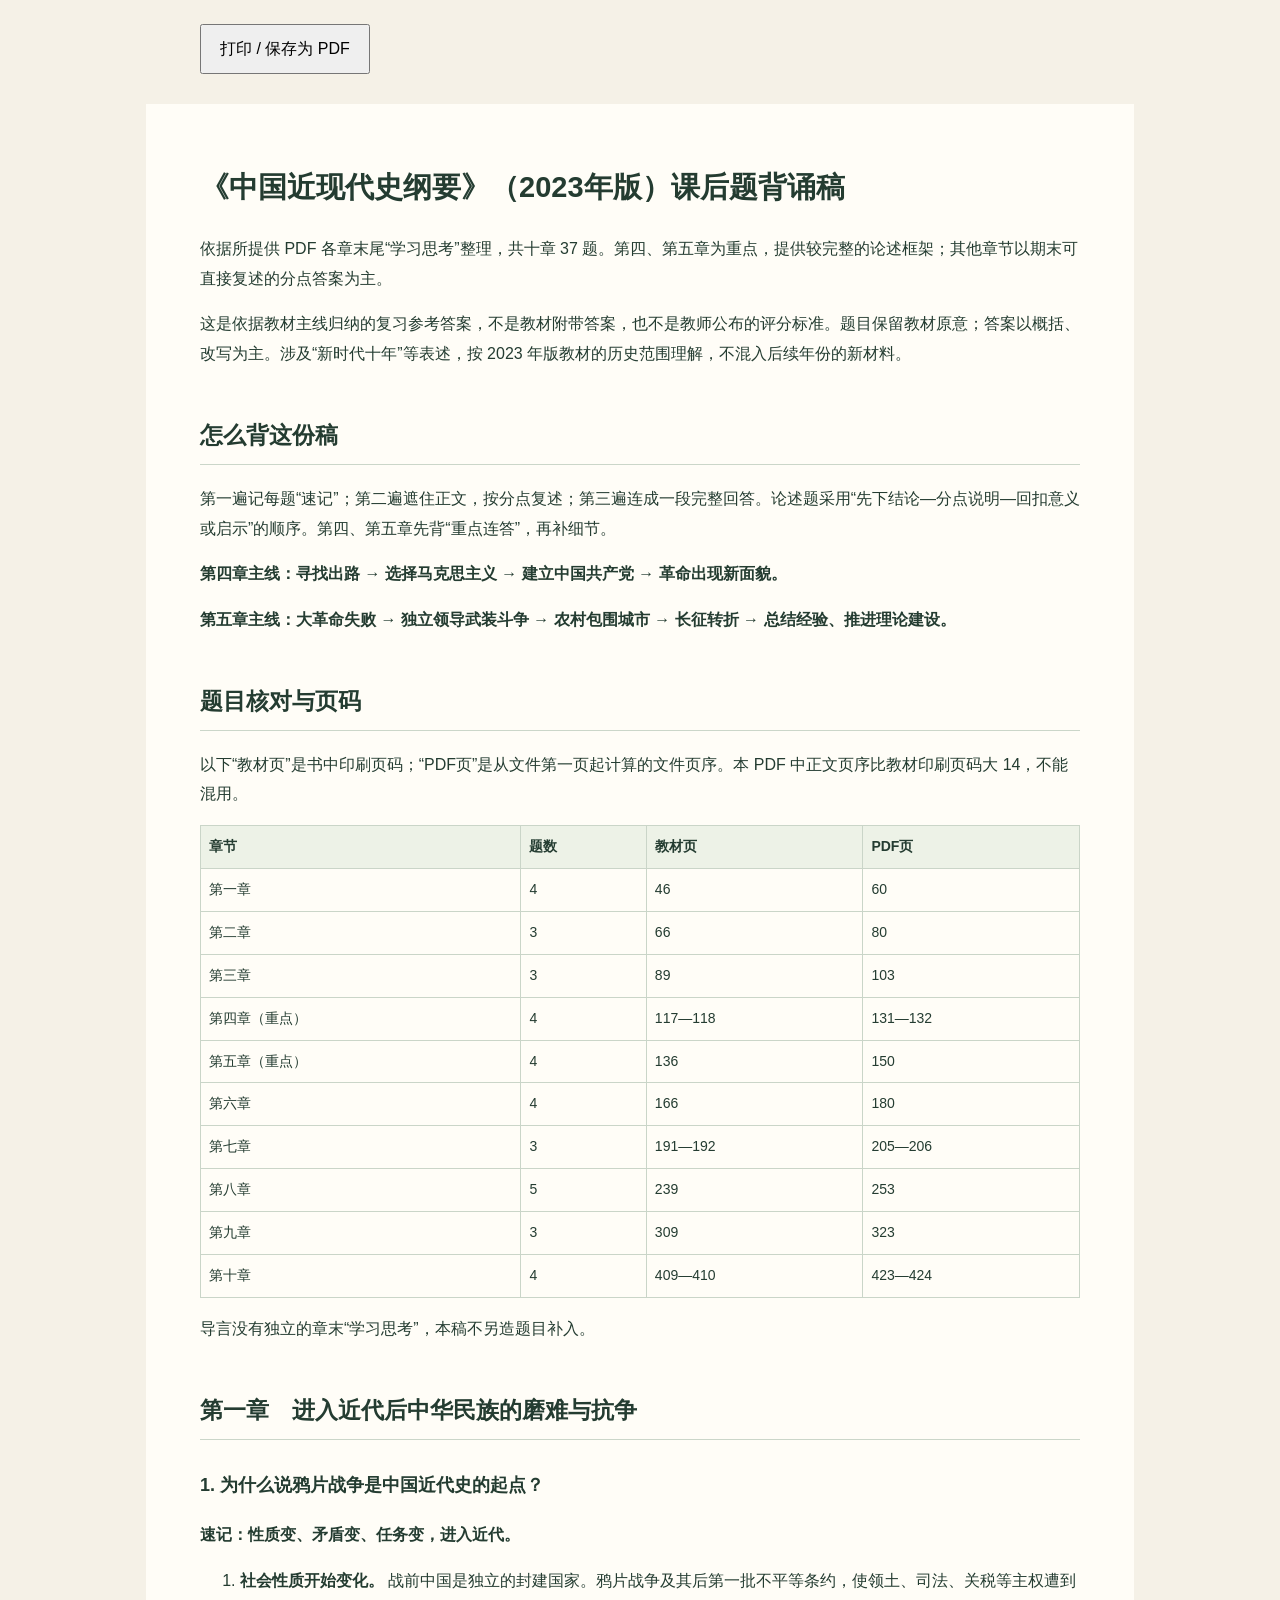
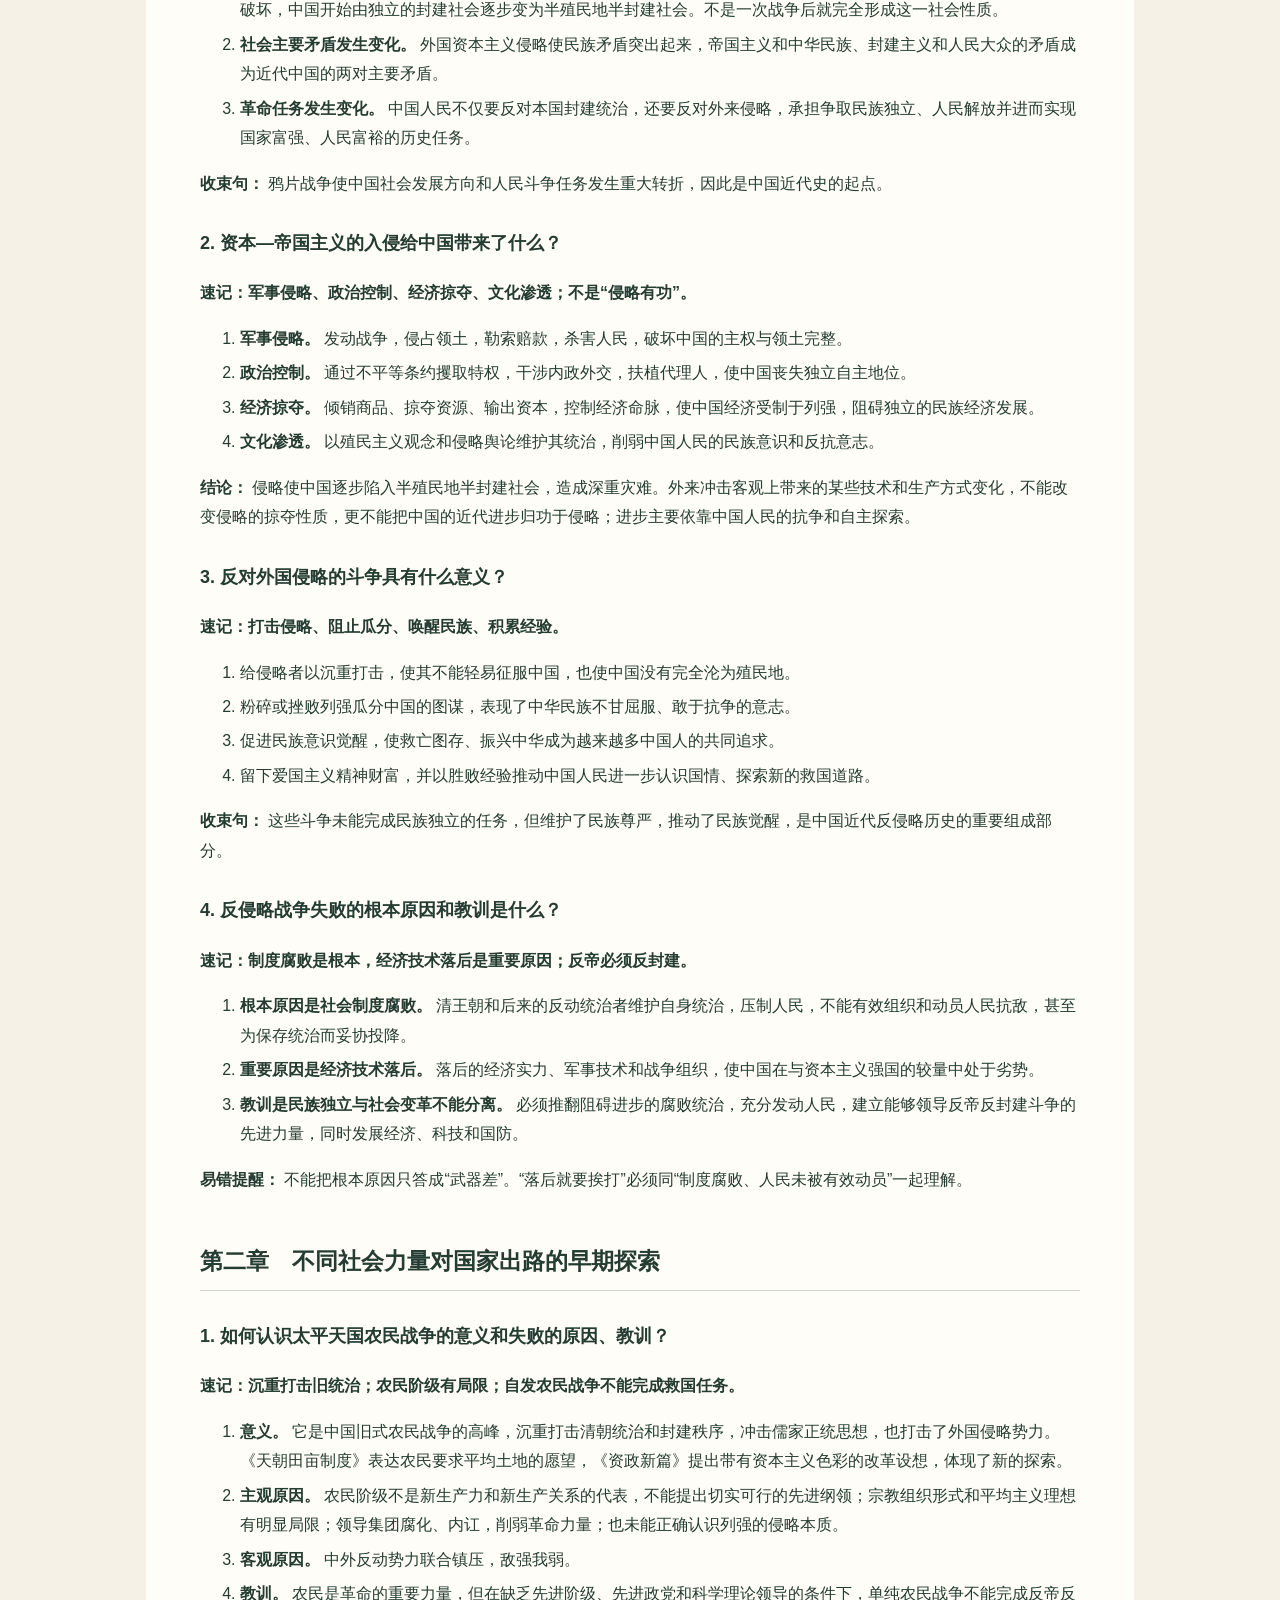
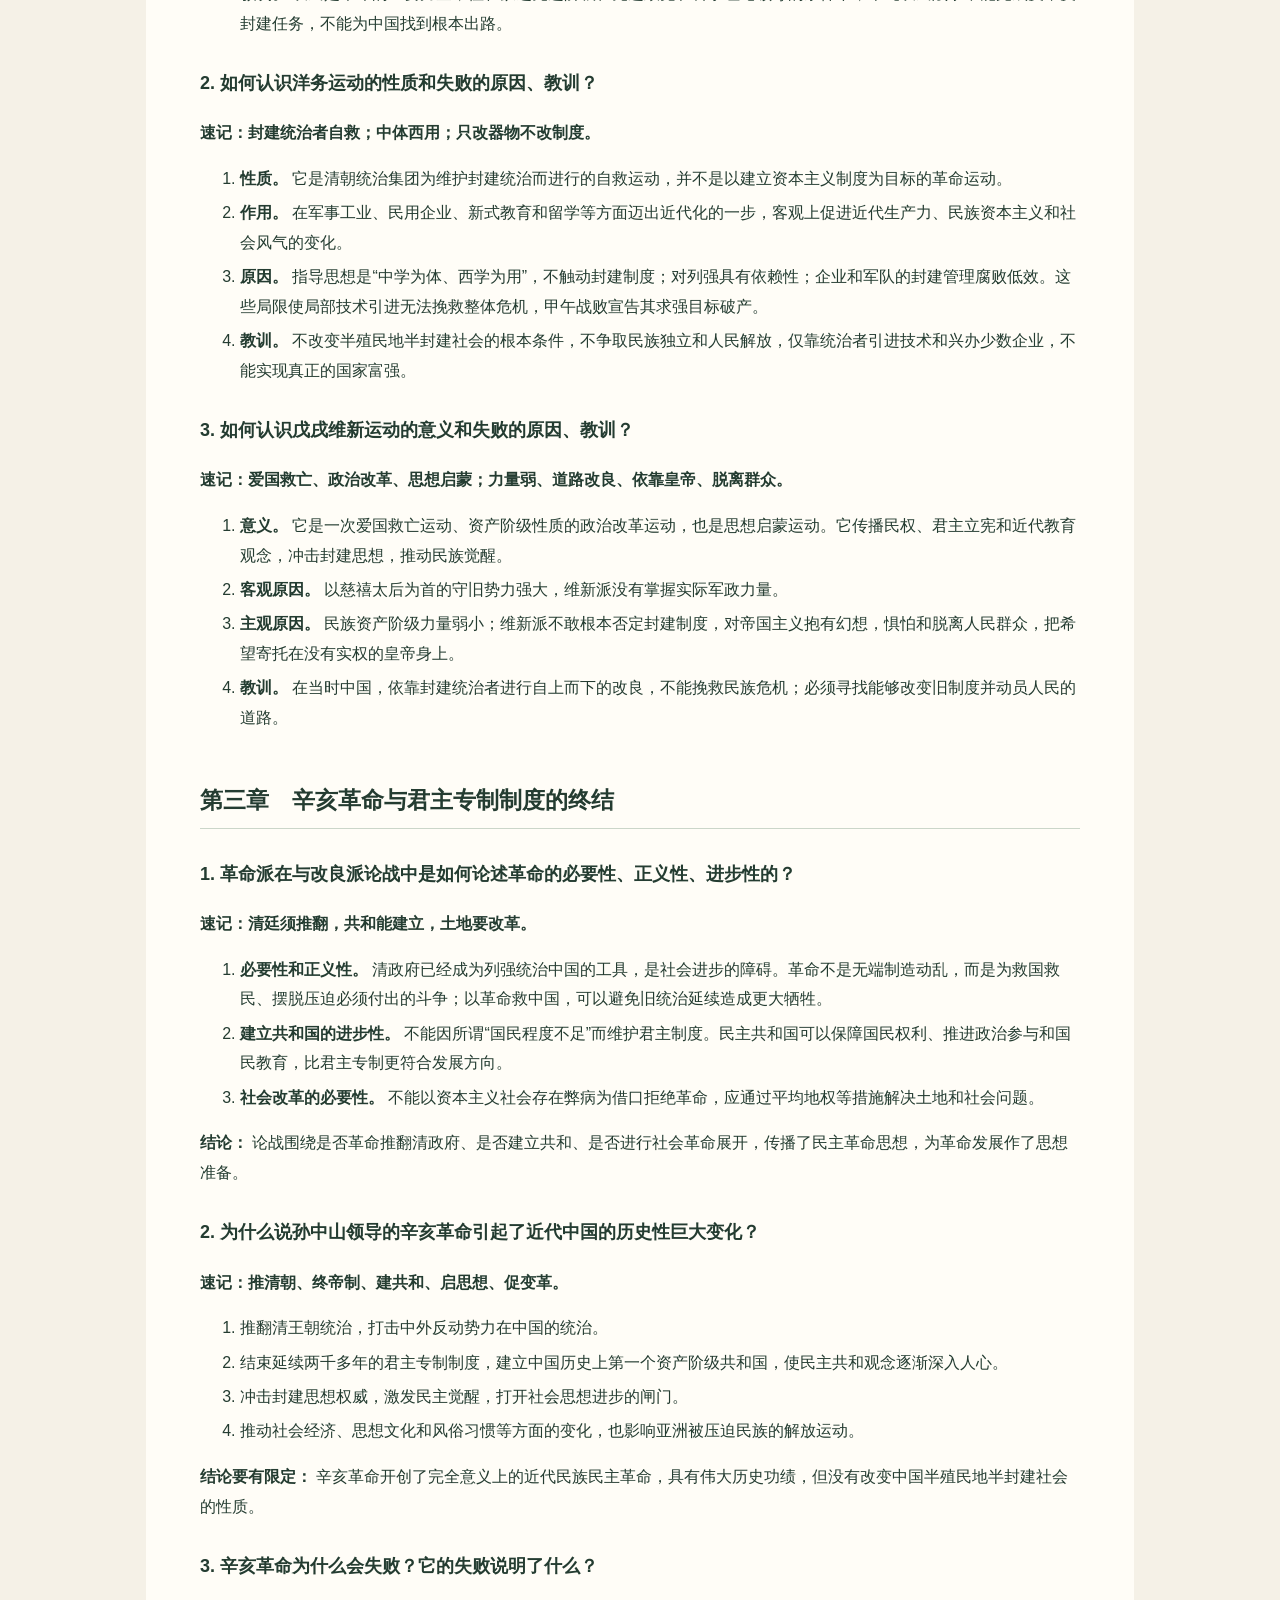
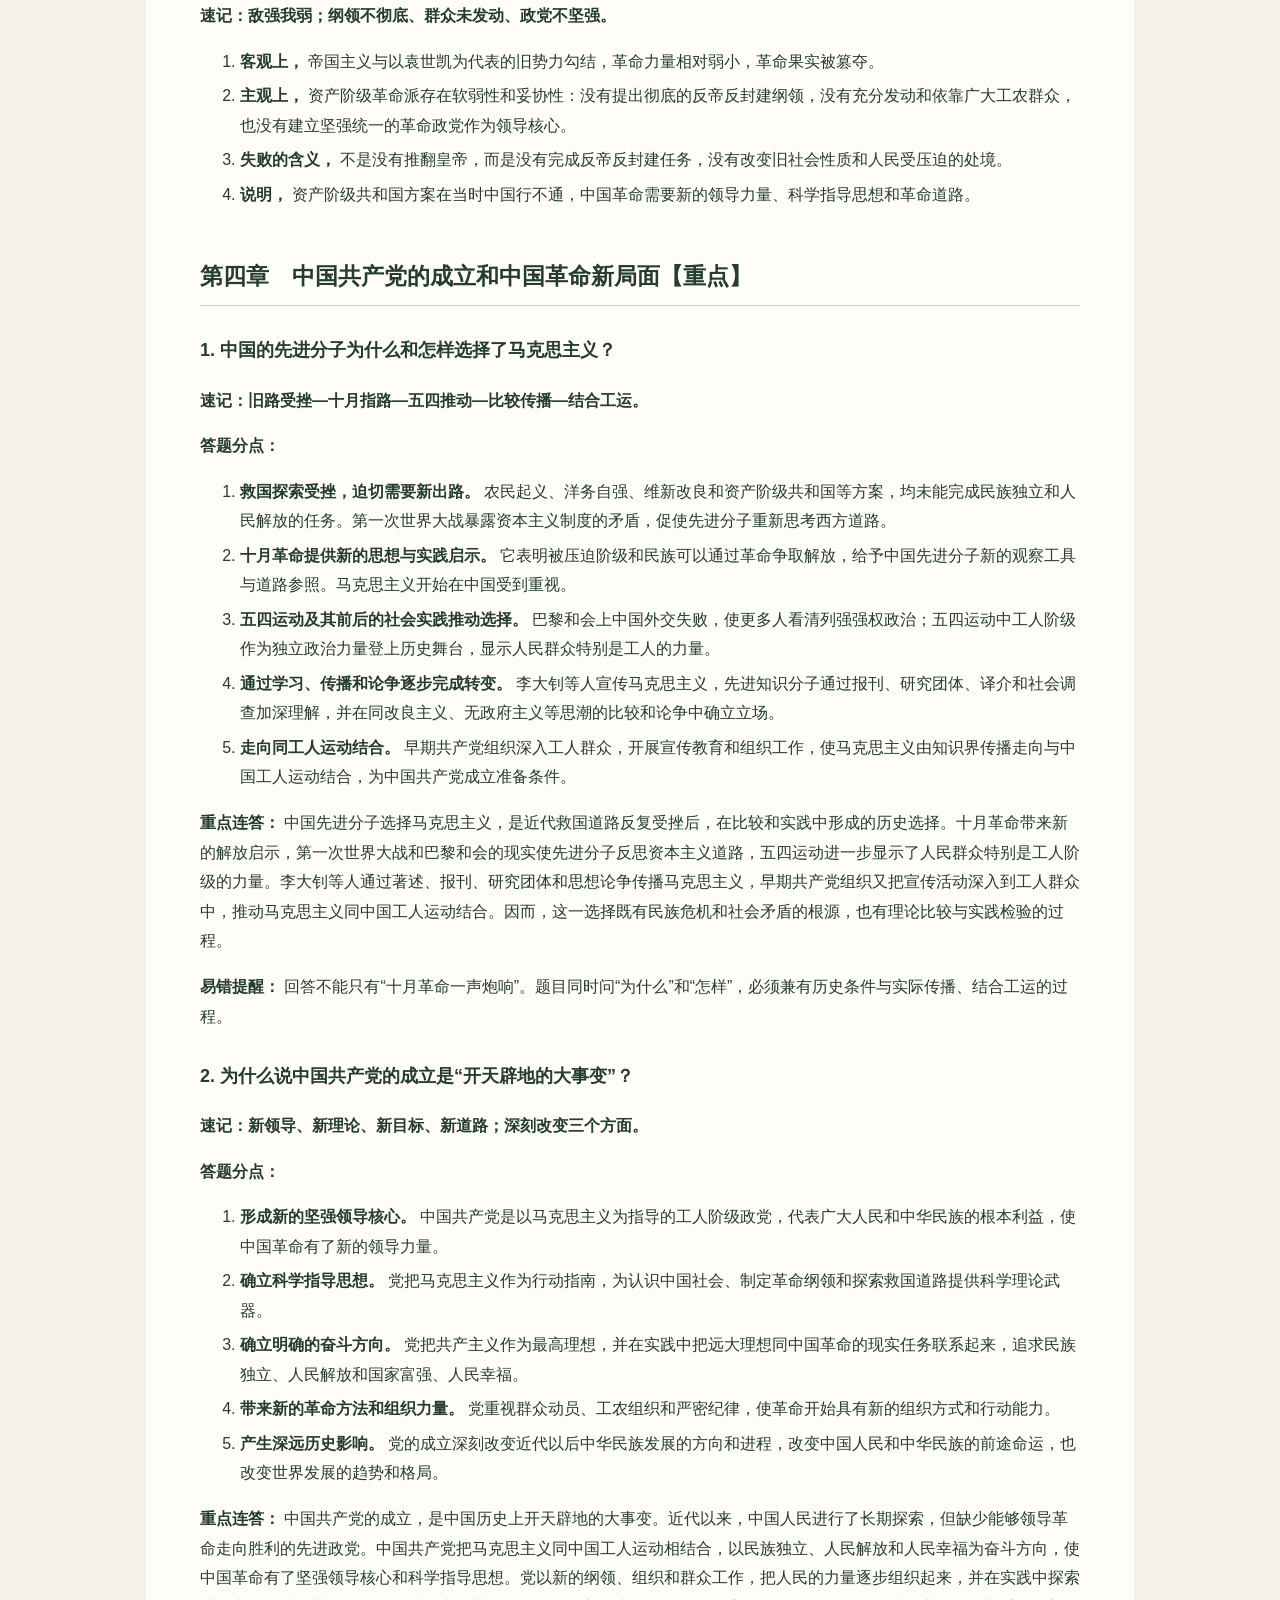
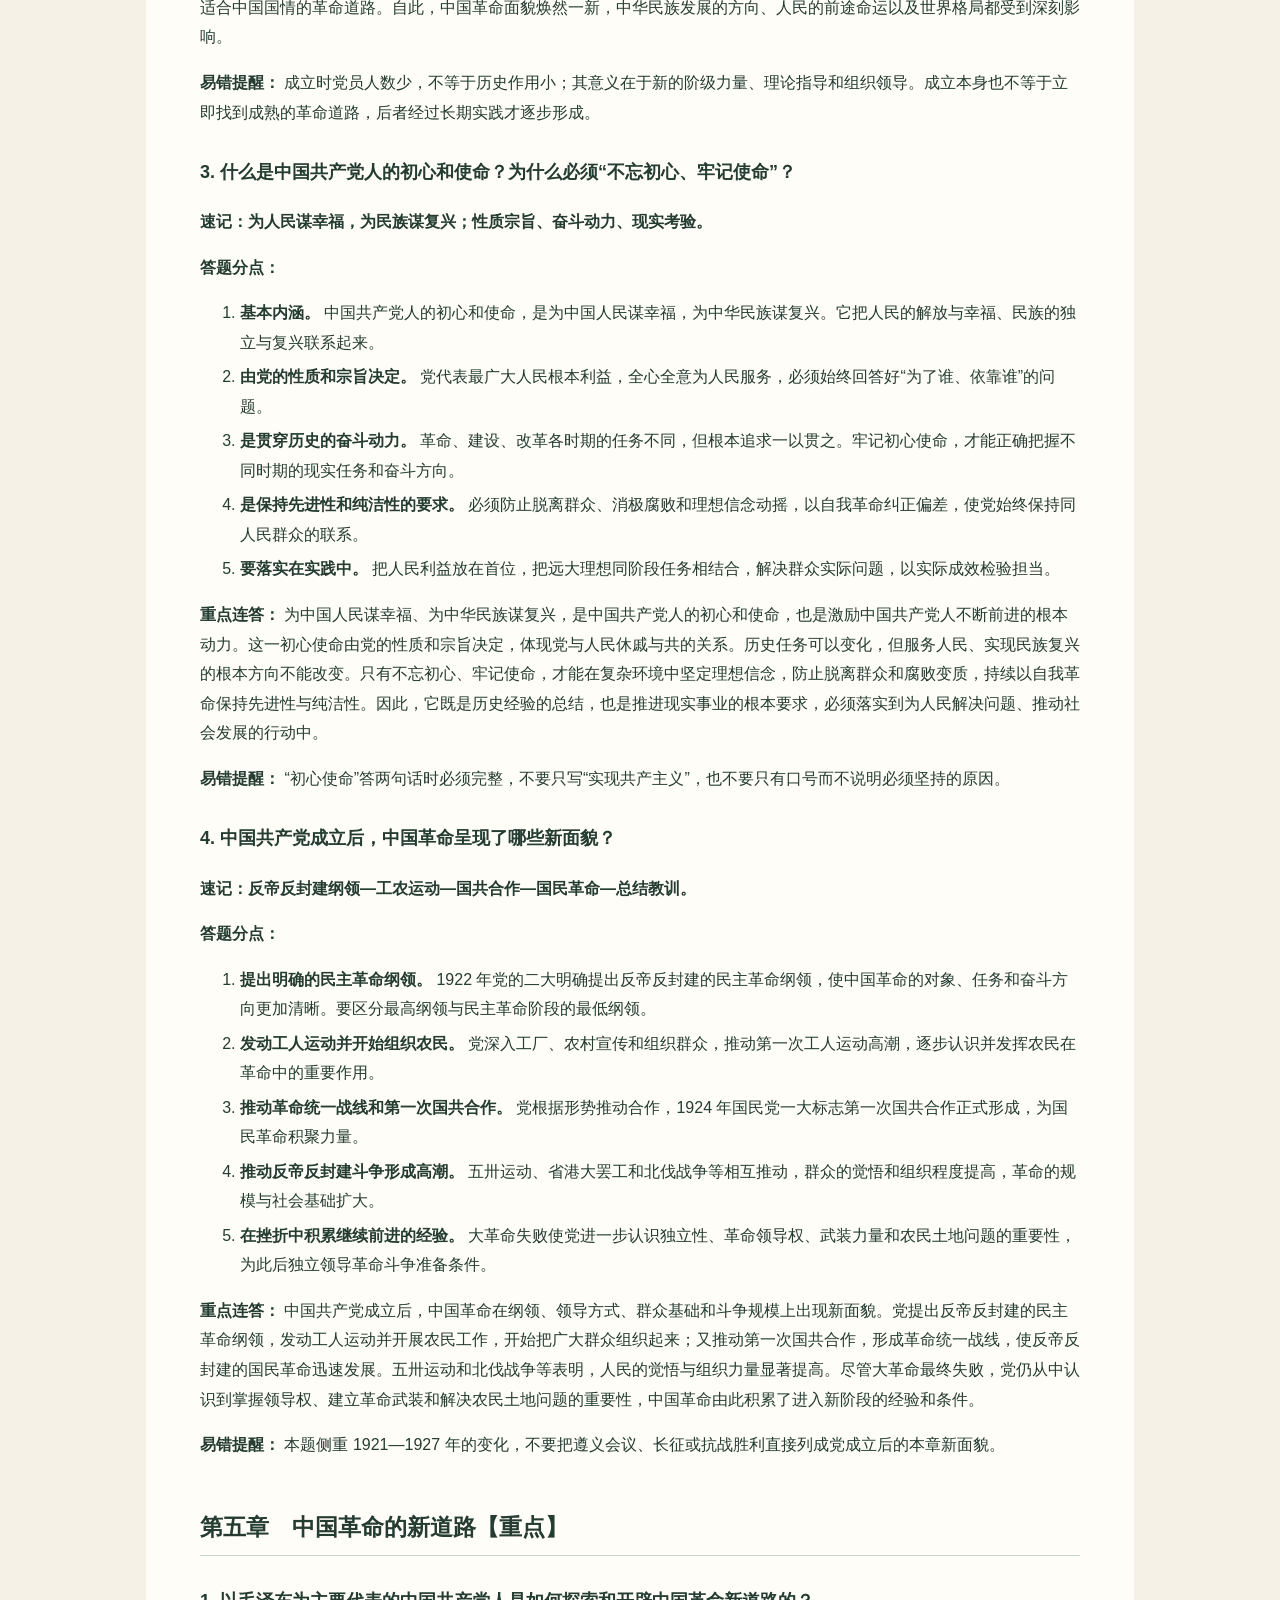
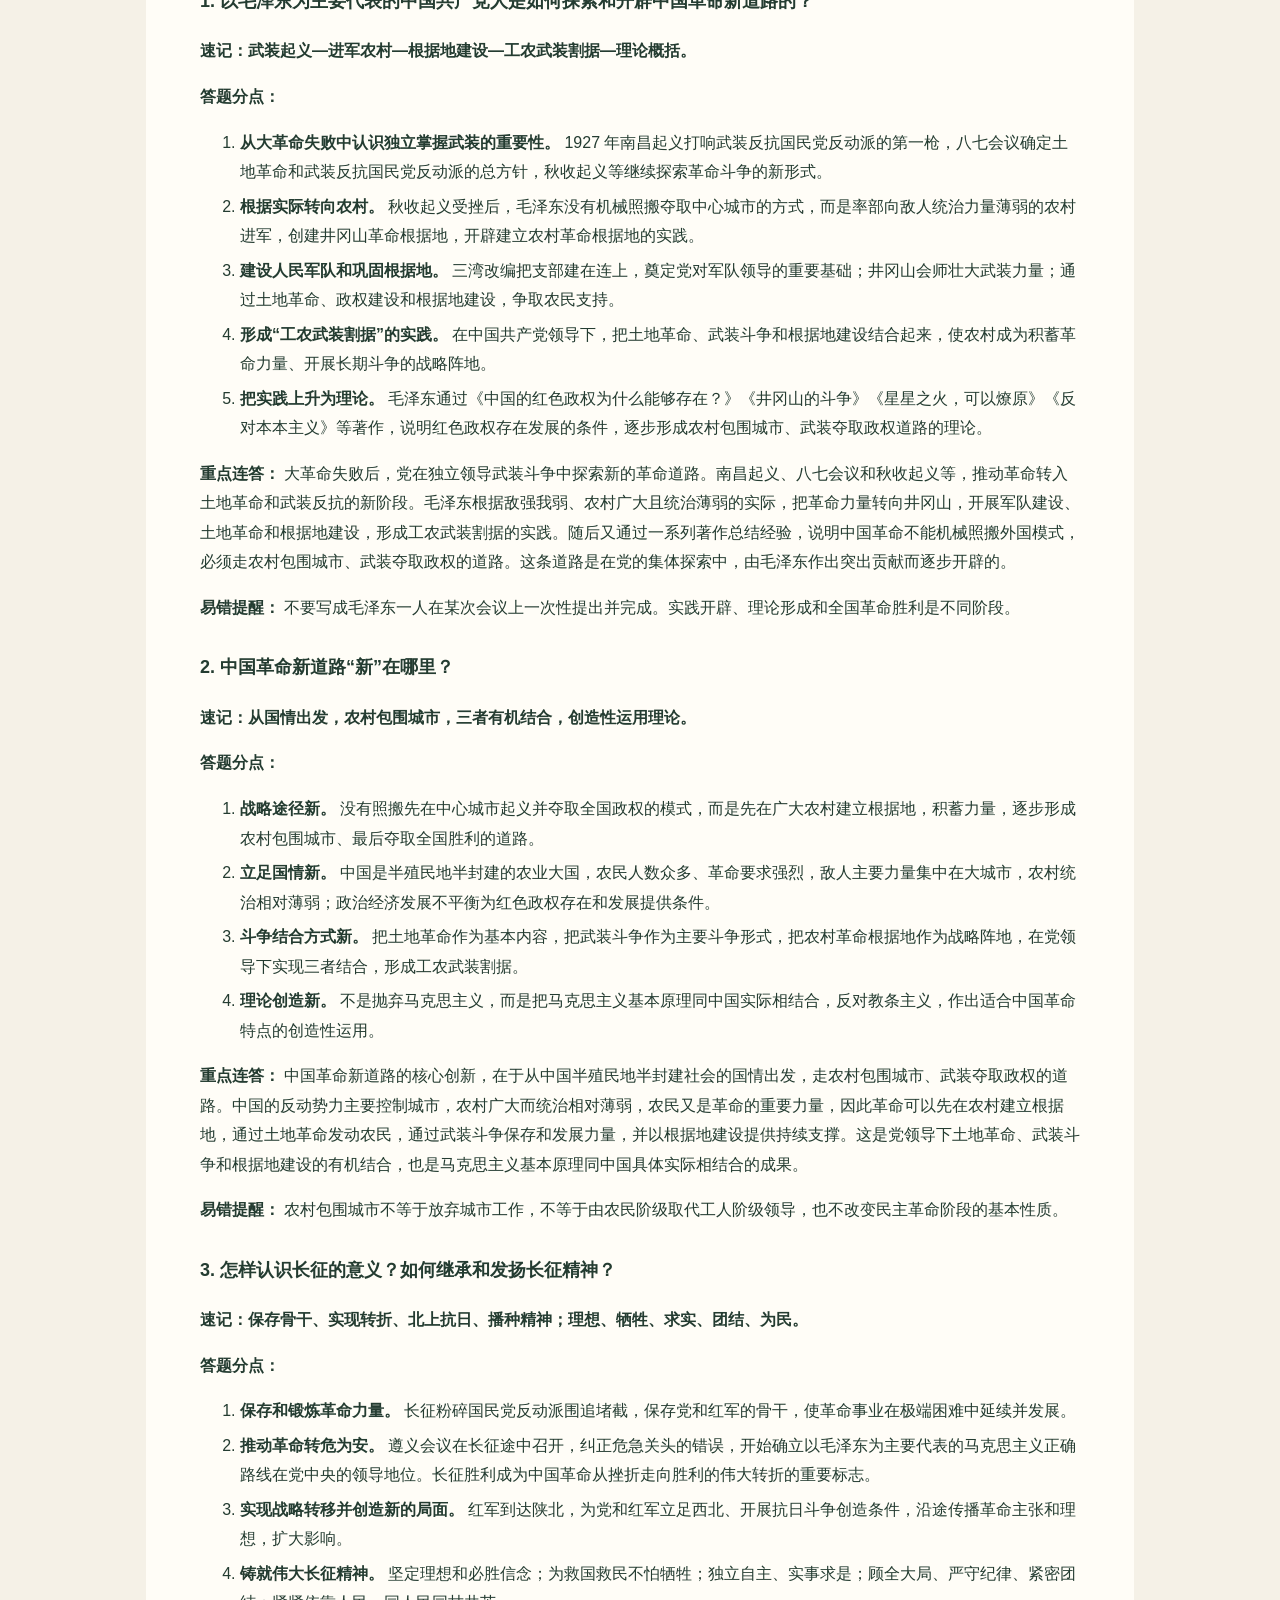
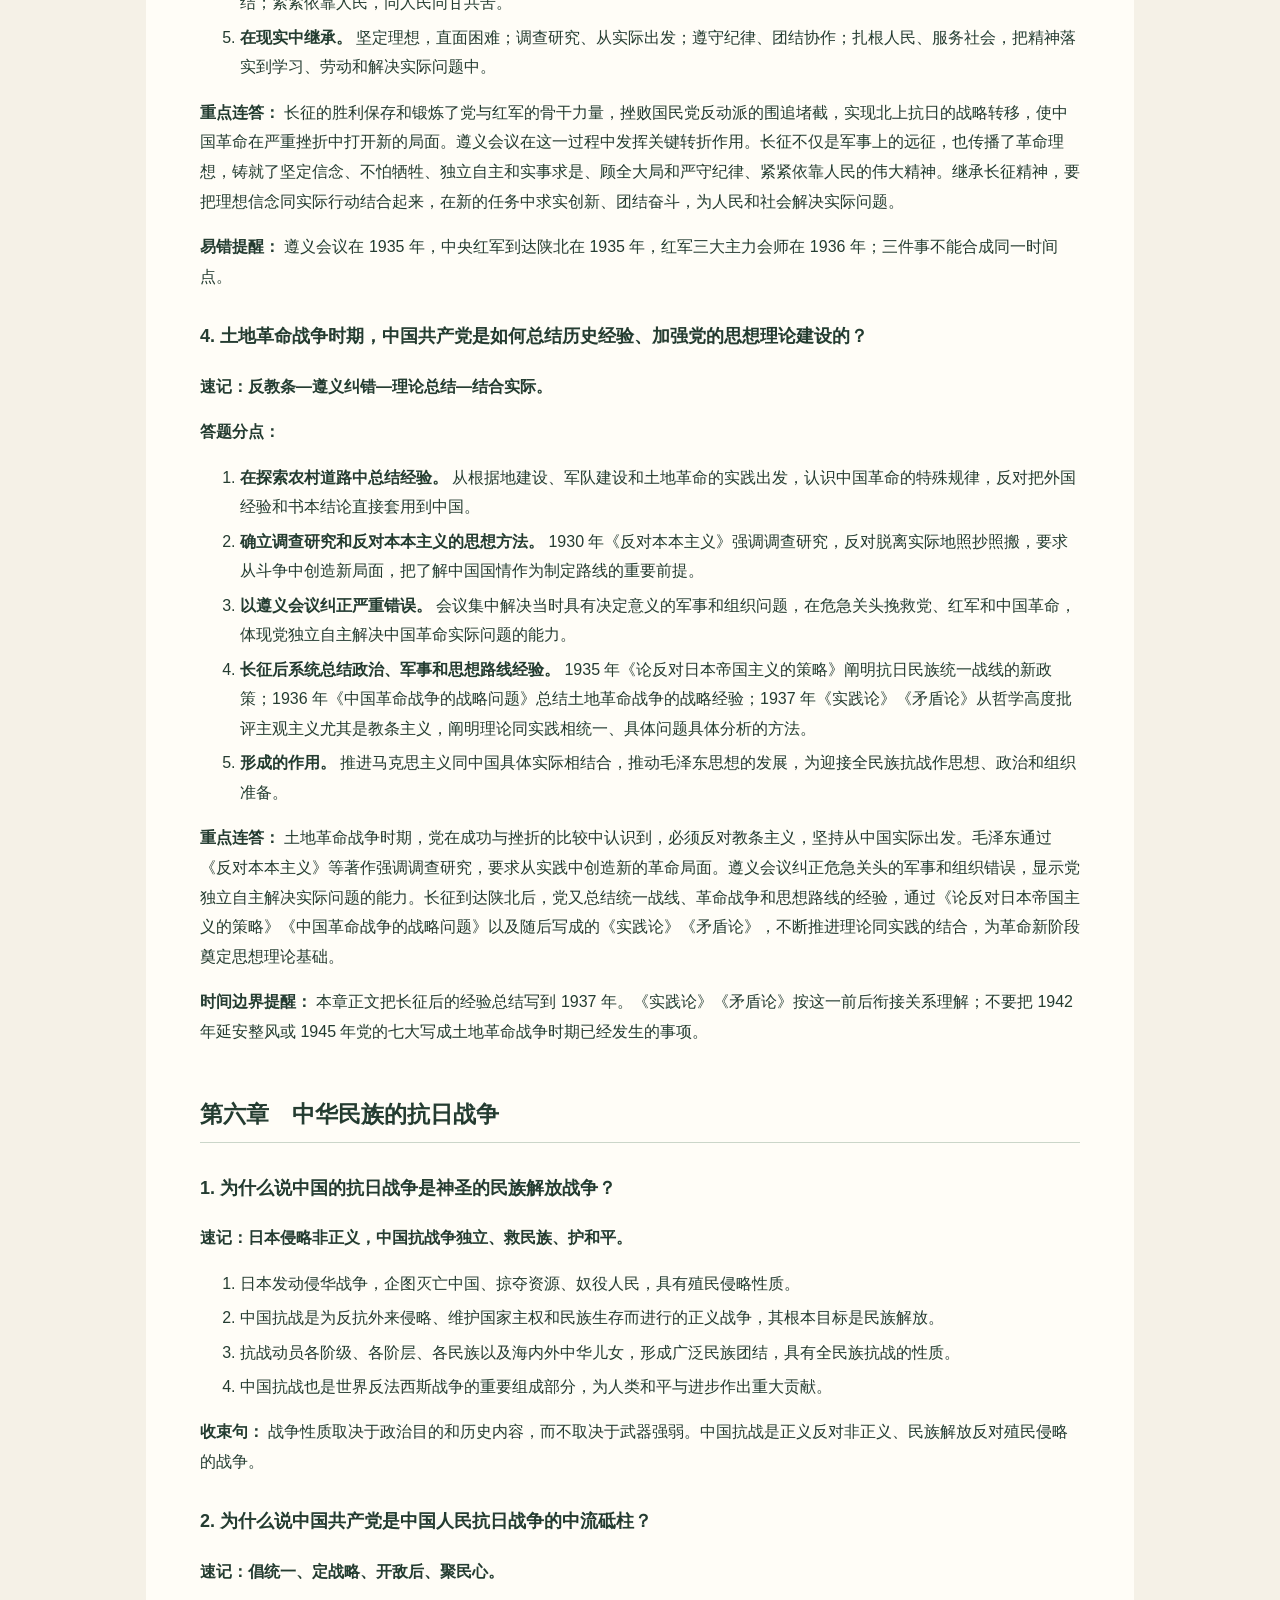
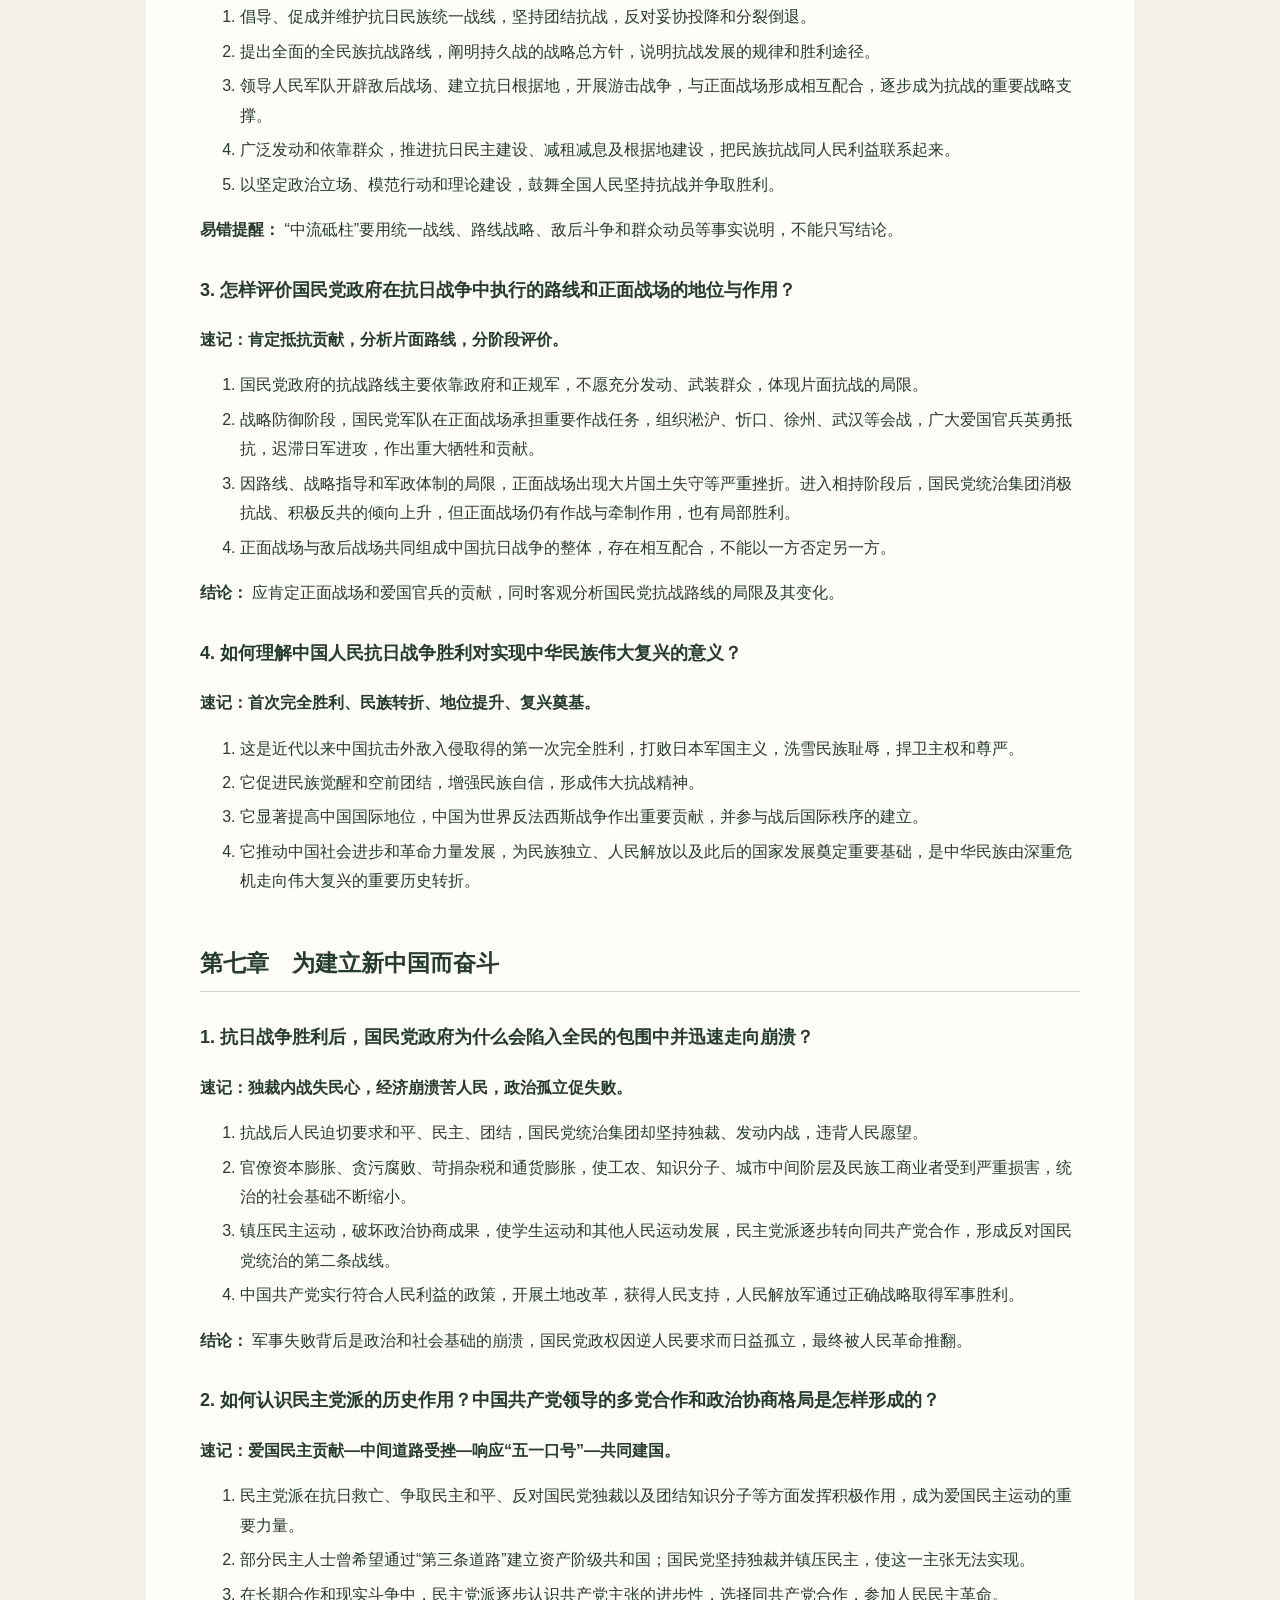
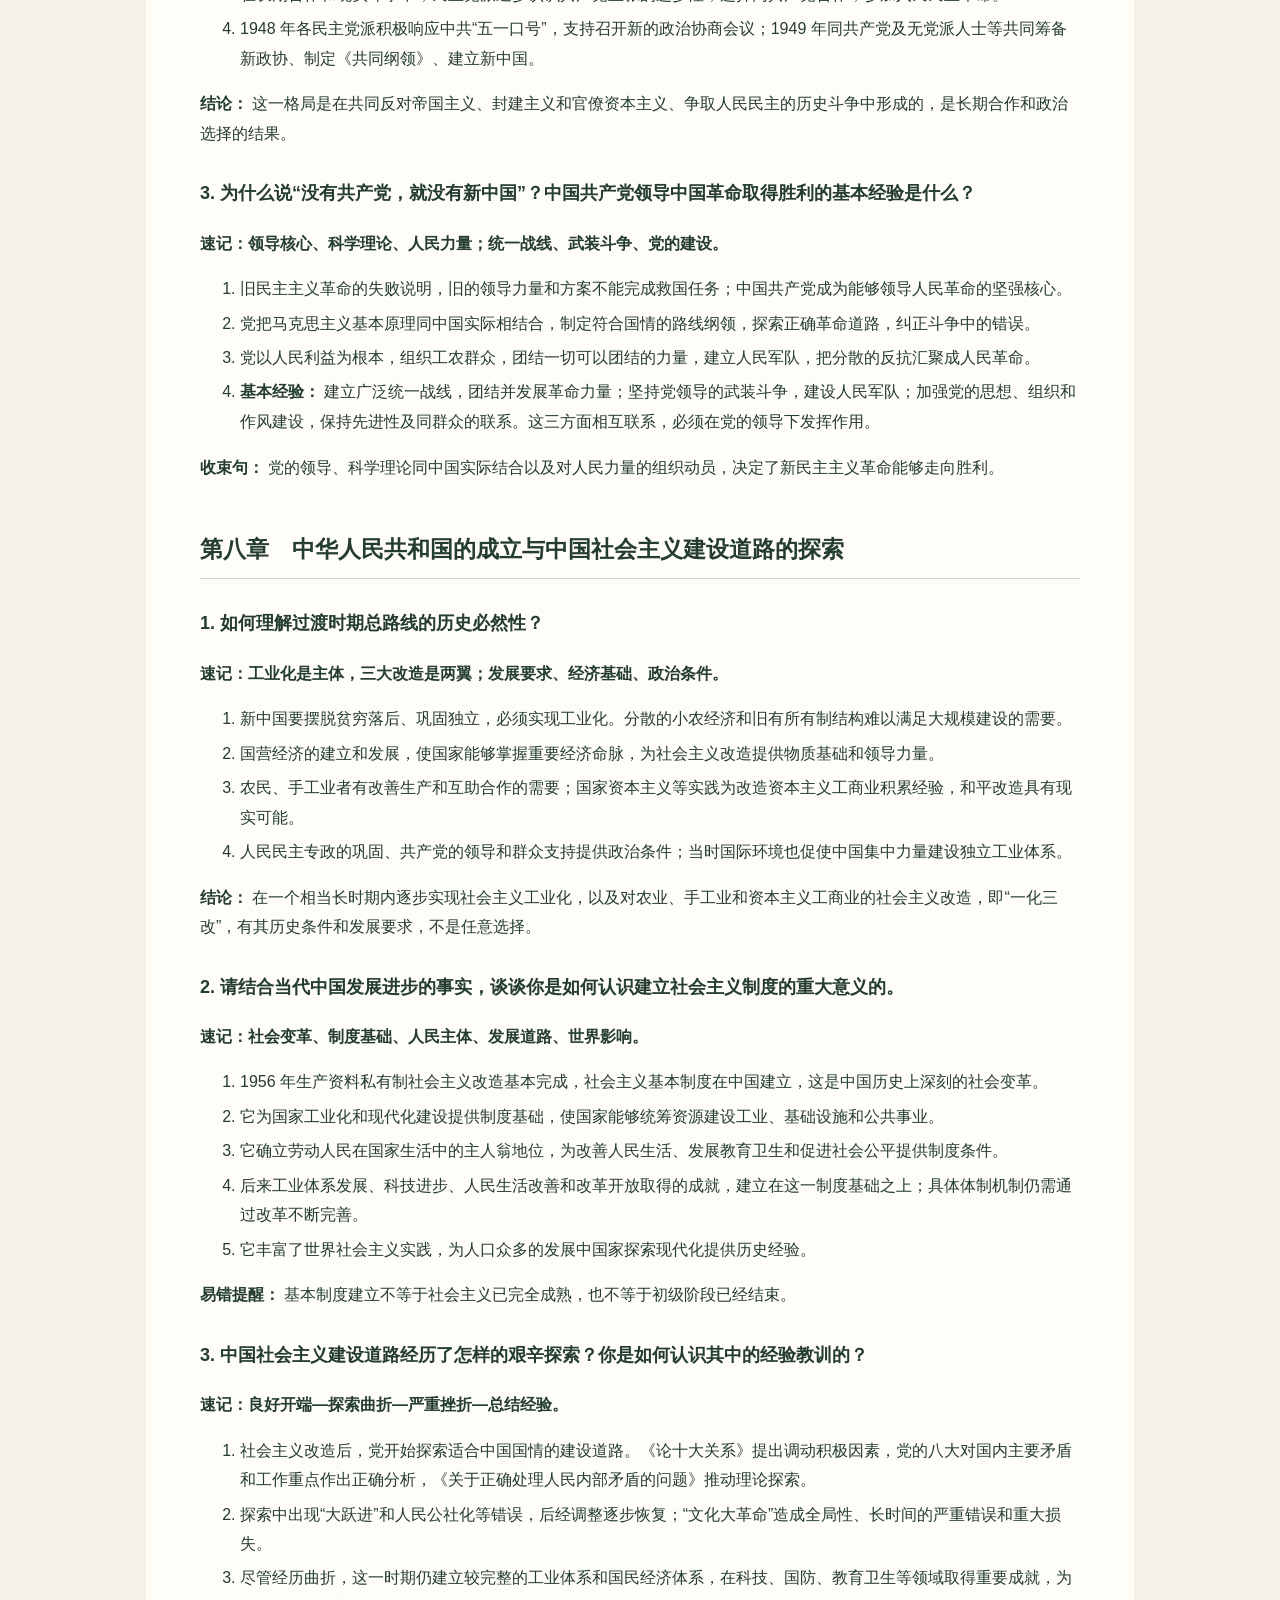
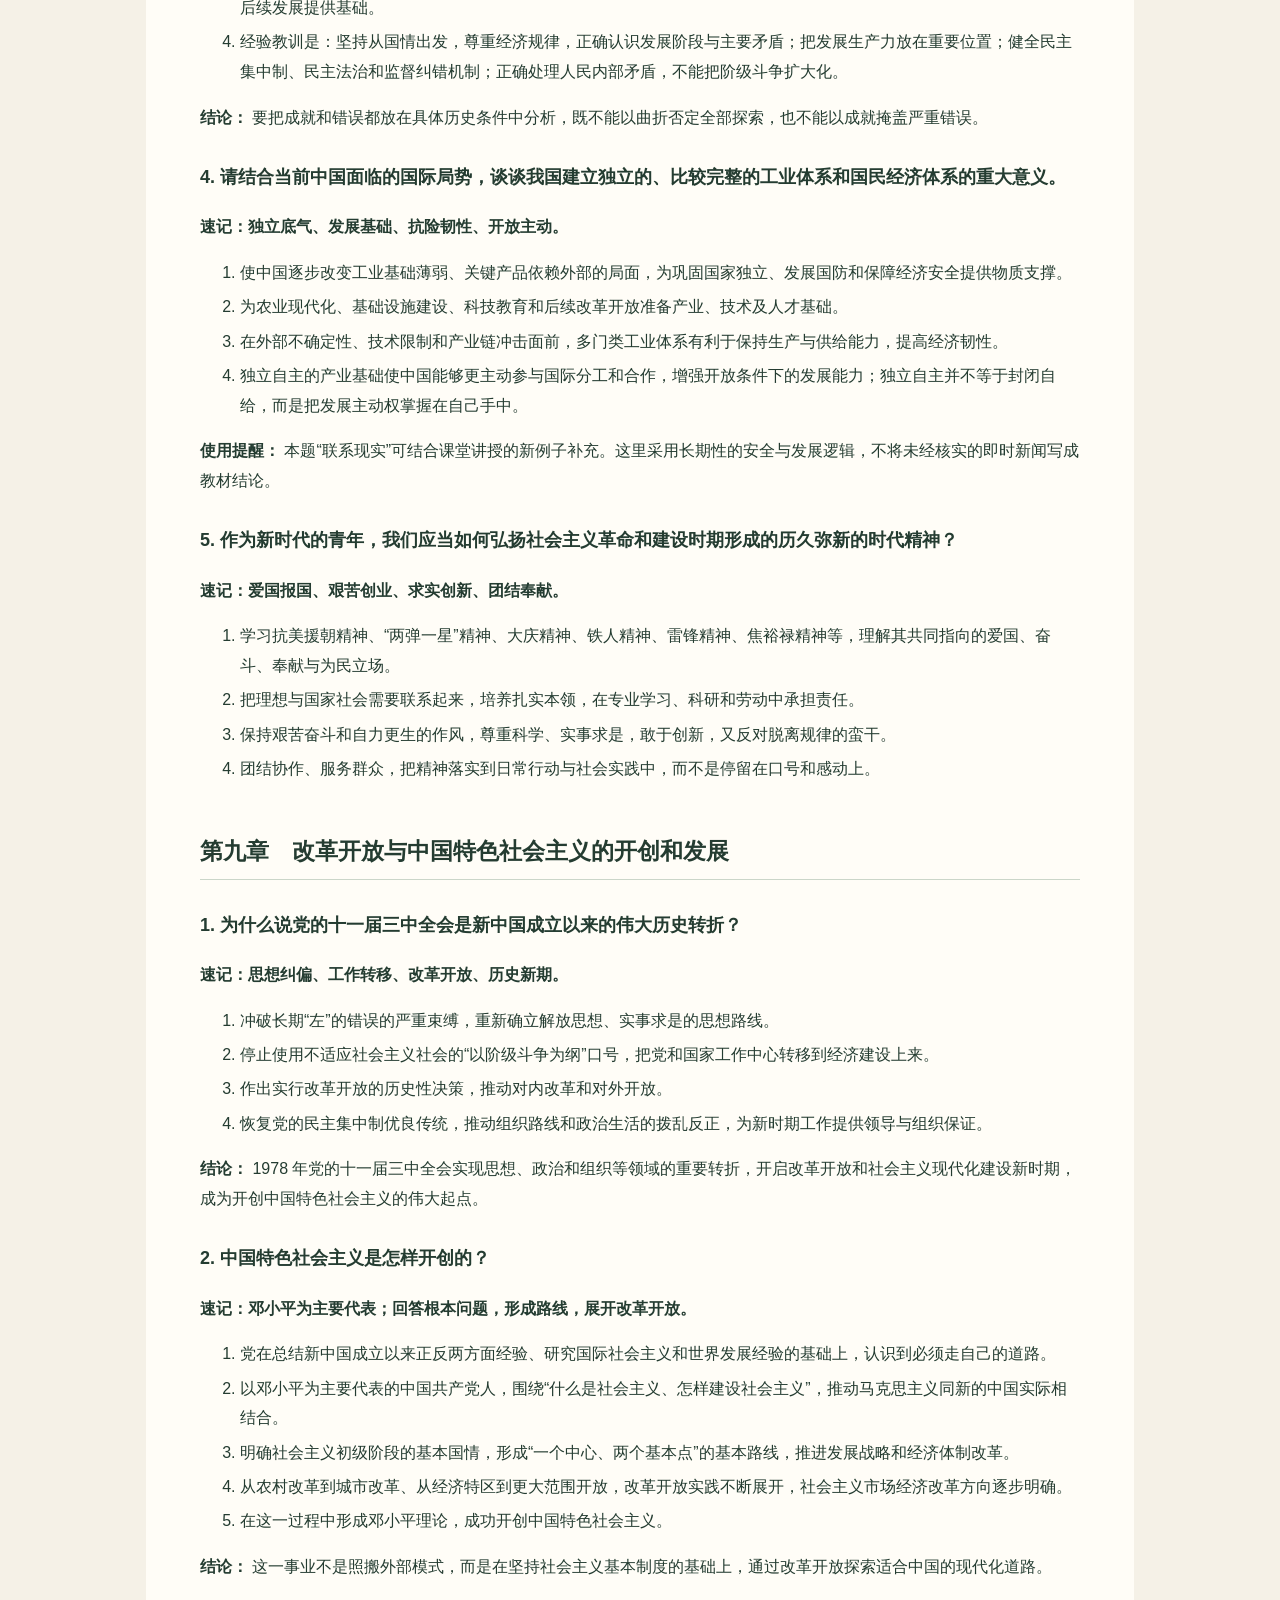
==== 教材课后题背诵稿.html @ 30f1e6f9 "Publish modern Chinese history review and textbook notes" ====
<!doctype html><html lang="zh-CN"><meta charset="utf-8"><meta name="viewport" content="width=device-width,initial-scale=1"><title>教材课后题背诵稿</title><style>body{font:16px/1.85 "Microsoft YaHei",sans-serif;color:#243c31;background:#f5f1e7;margin:0}main{max-width:880px;margin:30px auto;background:#fffdf7;padding:38px 54px}h1{font-size:29px}h2{font-size:23px;margin-top:2em;border-bottom:1px solid #cbd6c9;padding-bottom:.3em}h3{font-size:18px;margin-top:1.6em}table{border-collapse:collapse;width:100%;font-size:14px}td,th{border:1px solid #cad5c8;padding:8px;text-align:left;vertical-align:top}th,blockquote{background:#edf2e7}a{color:#2d5948;overflow-wrap:anywhere}img{max-width:100%;height:auto}li{margin:.3em 0}.controls{max-width:880px;margin:24px auto}button{font:inherit;padding:8px 18px;cursor:pointer}p{overflow-wrap:anywhere}@media(max-width:650px){main{margin:0;padding:20px}table{font-size:12px}}@media print{@page{size:A4;margin:18mm 17mm}body{background:white;font-size:10.5pt;line-height:1.7}main{max-width:none;margin:0;padding:0;background:white}.controls{display:none}h1{font-size:20pt}h2{font-size:15pt}h3{font-size:12pt}h1,h2,h3{break-after:avoid}table{font-size:9pt}tr,blockquote{break-inside:avoid}p,li{orphans:3;widows:3}a{color:inherit;text-decoration:none}}</style><div class="controls"><button onclick="window.print()">打印 / 保存为 PDF</button></div><main><h1 id="section-1">《中国近现代史纲要》（2023年版）课后题背诵稿</h1>
<p>依据所提供 PDF 各章末尾“学习思考”整理，共十章 37 题。第四、第五章为重点，提供较完整的论述框架；其他章节以期末可直接复述的分点答案为主。</p>
<p>这是依据教材主线归纳的复习参考答案，不是教材附带答案，也不是教师公布的评分标准。题目保留教材原意；答案以概括、改写为主。涉及“新时代十年”等表述，按 2023 年版教材的历史范围理解，不混入后续年份的新材料。</p>
<h2 id="section-2">怎么背这份稿</h2>
<p>第一遍记每题“速记”；第二遍遮住正文，按分点复述；第三遍连成一段完整回答。论述题采用“先下结论—分点说明—回扣意义或启示”的顺序。第四、第五章先背“重点连答”，再补细节。</p>
<p><strong>第四章主线：寻找出路 → 选择马克思主义 → 建立中国共产党 → 革命出现新面貌。</strong></p>
<p><strong>第五章主线：大革命失败 → 独立领导武装斗争 → 农村包围城市 → 长征转折 → 总结经验、推进理论建设。</strong></p>
<h2 id="section-3">题目核对与页码</h2>
<p>以下“教材页”是书中印刷页码；“PDF页”是从文件第一页起计算的文件页序。本 PDF 中正文页序比教材印刷页码大 14，不能混用。</p>
<table><thead><tr><th>章节</th><th>题数</th><th>教材页</th><th>PDF页</th></tr></thead><tbody><tr><td>第一章</td><td>4</td><td>46</td><td>60</td></tr><tr><td>第二章</td><td>3</td><td>66</td><td>80</td></tr><tr><td>第三章</td><td>3</td><td>89</td><td>103</td></tr><tr><td>第四章（重点）</td><td>4</td><td>117—118</td><td>131—132</td></tr><tr><td>第五章（重点）</td><td>4</td><td>136</td><td>150</td></tr><tr><td>第六章</td><td>4</td><td>166</td><td>180</td></tr><tr><td>第七章</td><td>3</td><td>191—192</td><td>205—206</td></tr><tr><td>第八章</td><td>5</td><td>239</td><td>253</td></tr><tr><td>第九章</td><td>3</td><td>309</td><td>323</td></tr><tr><td>第十章</td><td>4</td><td>409—410</td><td>423—424</td></tr></tbody></table>
<p>导言没有独立的章末“学习思考”，本稿不另造题目补入。</p>
<h2 id="section-4">第一章　进入近代后中华民族的磨难与抗争</h2>
<h3 id="section-5">1. 为什么说鸦片战争是中国近代史的起点？</h3>
<p><strong>速记：性质变、矛盾变、任务变，进入近代。</strong></p>
<ol><li><strong>社会性质开始变化。</strong> 战前中国是独立的封建国家。鸦片战争及其后第一批不平等条约，使领土、司法、关税等主权遭到破坏，中国开始由独立的封建社会逐步变为半殖民地半封建社会。不是一次战争后就完全形成这一社会性质。</li><li><strong>社会主要矛盾发生变化。</strong> 外国资本主义侵略使民族矛盾突出起来，帝国主义和中华民族、封建主义和人民大众的矛盾成为近代中国的两对主要矛盾。</li><li><strong>革命任务发生变化。</strong> 中国人民不仅要反对本国封建统治，还要反对外来侵略，承担争取民族独立、人民解放并进而实现国家富强、人民富裕的历史任务。</li></ol>
<p><strong>收束句：</strong> 鸦片战争使中国社会发展方向和人民斗争任务发生重大转折，因此是中国近代史的起点。</p>
<h3 id="section-6">2. 资本—帝国主义的入侵给中国带来了什么？</h3>
<p><strong>速记：军事侵略、政治控制、经济掠夺、文化渗透；不是“侵略有功”。</strong></p>
<ol><li><strong>军事侵略。</strong> 发动战争，侵占领土，勒索赔款，杀害人民，破坏中国的主权与领土完整。</li><li><strong>政治控制。</strong> 通过不平等条约攫取特权，干涉内政外交，扶植代理人，使中国丧失独立自主地位。</li><li><strong>经济掠夺。</strong> 倾销商品、掠夺资源、输出资本，控制经济命脉，使中国经济受制于列强，阻碍独立的民族经济发展。</li><li><strong>文化渗透。</strong> 以殖民主义观念和侵略舆论维护其统治，削弱中国人民的民族意识和反抗意志。</li></ol>
<p><strong>结论：</strong> 侵略使中国逐步陷入半殖民地半封建社会，造成深重灾难。外来冲击客观上带来的某些技术和生产方式变化，不能改变侵略的掠夺性质，更不能把中国的近代进步归功于侵略；进步主要依靠中国人民的抗争和自主探索。</p>
<h3 id="section-7">3. 反对外国侵略的斗争具有什么意义？</h3>
<p><strong>速记：打击侵略、阻止瓜分、唤醒民族、积累经验。</strong></p>
<ol><li>给侵略者以沉重打击，使其不能轻易征服中国，也使中国没有完全沦为殖民地。</li><li>粉碎或挫败列强瓜分中国的图谋，表现了中华民族不甘屈服、敢于抗争的意志。</li><li>促进民族意识觉醒，使救亡图存、振兴中华成为越来越多中国人的共同追求。</li><li>留下爱国主义精神财富，并以胜败经验推动中国人民进一步认识国情、探索新的救国道路。</li></ol>
<p><strong>收束句：</strong> 这些斗争未能完成民族独立的任务，但维护了民族尊严，推动了民族觉醒，是中国近代反侵略历史的重要组成部分。</p>
<h3 id="section-8">4. 反侵略战争失败的根本原因和教训是什么？</h3>
<p><strong>速记：制度腐败是根本，经济技术落后是重要原因；反帝必须反封建。</strong></p>
<ol><li><strong>根本原因是社会制度腐败。</strong> 清王朝和后来的反动统治者维护自身统治，压制人民，不能有效组织和动员人民抗敌，甚至为保存统治而妥协投降。</li><li><strong>重要原因是经济技术落后。</strong> 落后的经济实力、军事技术和战争组织，使中国在与资本主义强国的较量中处于劣势。</li><li><strong>教训是民族独立与社会变革不能分离。</strong> 必须推翻阻碍进步的腐败统治，充分发动人民，建立能够领导反帝反封建斗争的先进力量，同时发展经济、科技和国防。</li></ol>
<p><strong>易错提醒：</strong> 不能把根本原因只答成“武器差”。“落后就要挨打”必须同“制度腐败、人民未被有效动员”一起理解。</p>
<h2 id="section-9">第二章　不同社会力量对国家出路的早期探索</h2>
<h3 id="section-10">1. 如何认识太平天国农民战争的意义和失败的原因、教训？</h3>
<p><strong>速记：沉重打击旧统治；农民阶级有局限；自发农民战争不能完成救国任务。</strong></p>
<ol><li><strong>意义。</strong> 它是中国旧式农民战争的高峰，沉重打击清朝统治和封建秩序，冲击儒家正统思想，也打击了外国侵略势力。《天朝田亩制度》表达农民要求平均土地的愿望，《资政新篇》提出带有资本主义色彩的改革设想，体现了新的探索。</li><li><strong>主观原因。</strong> 农民阶级不是新生产力和新生产关系的代表，不能提出切实可行的先进纲领；宗教组织形式和平均主义理想有明显局限；领导集团腐化、内讧，削弱革命力量；也未能正确认识列强的侵略本质。</li><li><strong>客观原因。</strong> 中外反动势力联合镇压，敌强我弱。</li><li><strong>教训。</strong> 农民是革命的重要力量，但在缺乏先进阶级、先进政党和科学理论领导的条件下，单纯农民战争不能完成反帝反封建任务，不能为中国找到根本出路。</li></ol>
<h3 id="section-11">2. 如何认识洋务运动的性质和失败的原因、教训？</h3>
<p><strong>速记：封建统治者自救；中体西用；只改器物不改制度。</strong></p>
<ol><li><strong>性质。</strong> 它是清朝统治集团为维护封建统治而进行的自救运动，并不是以建立资本主义制度为目标的革命运动。</li><li><strong>作用。</strong> 在军事工业、民用企业、新式教育和留学等方面迈出近代化的一步，客观上促进近代生产力、民族资本主义和社会风气的变化。</li><li><strong>原因。</strong> 指导思想是“中学为体、西学为用”，不触动封建制度；对列强具有依赖性；企业和军队的封建管理腐败低效。这些局限使局部技术引进无法挽救整体危机，甲午战败宣告其求强目标破产。</li><li><strong>教训。</strong> 不改变半殖民地半封建社会的根本条件，不争取民族独立和人民解放，仅靠统治者引进技术和兴办少数企业，不能实现真正的国家富强。</li></ol>
<h3 id="section-12">3. 如何认识戊戌维新运动的意义和失败的原因、教训？</h3>
<p><strong>速记：爱国救亡、政治改革、思想启蒙；力量弱、道路改良、依靠皇帝、脱离群众。</strong></p>
<ol><li><strong>意义。</strong> 它是一次爱国救亡运动、资产阶级性质的政治改革运动，也是思想启蒙运动。它传播民权、君主立宪和近代教育观念，冲击封建思想，推动民族觉醒。</li><li><strong>客观原因。</strong> 以慈禧太后为首的守旧势力强大，维新派没有掌握实际军政力量。</li><li><strong>主观原因。</strong> 民族资产阶级力量弱小；维新派不敢根本否定封建制度，对帝国主义抱有幻想，惧怕和脱离人民群众，把希望寄托在没有实权的皇帝身上。</li><li><strong>教训。</strong> 在当时中国，依靠封建统治者进行自上而下的改良，不能挽救民族危机；必须寻找能够改变旧制度并动员人民的道路。</li></ol>
<h2 id="section-13">第三章　辛亥革命与君主专制制度的终结</h2>
<h3 id="section-14">1. 革命派在与改良派论战中是如何论述革命的必要性、正义性、进步性的？</h3>
<p><strong>速记：清廷须推翻，共和能建立，土地要改革。</strong></p>
<ol><li><strong>必要性和正义性。</strong> 清政府已经成为列强统治中国的工具，是社会进步的障碍。革命不是无端制造动乱，而是为救国救民、摆脱压迫必须付出的斗争；以革命救中国，可以避免旧统治延续造成更大牺牲。</li><li><strong>建立共和国的进步性。</strong> 不能因所谓“国民程度不足”而维护君主制度。民主共和国可以保障国民权利、推进政治参与和国民教育，比君主专制更符合发展方向。</li><li><strong>社会改革的必要性。</strong> 不能以资本主义社会存在弊病为借口拒绝革命，应通过平均地权等措施解决土地和社会问题。</li></ol>
<p><strong>结论：</strong> 论战围绕是否革命推翻清政府、是否建立共和、是否进行社会革命展开，传播了民主革命思想，为革命发展作了思想准备。</p>
<h3 id="section-15">2. 为什么说孙中山领导的辛亥革命引起了近代中国的历史性巨大变化？</h3>
<p><strong>速记：推清朝、终帝制、建共和、启思想、促变革。</strong></p>
<ol><li>推翻清王朝统治，打击中外反动势力在中国的统治。</li><li>结束延续两千多年的君主专制制度，建立中国历史上第一个资产阶级共和国，使民主共和观念逐渐深入人心。</li><li>冲击封建思想权威，激发民主觉醒，打开社会思想进步的闸门。</li><li>推动社会经济、思想文化和风俗习惯等方面的变化，也影响亚洲被压迫民族的解放运动。</li></ol>
<p><strong>结论要有限定：</strong> 辛亥革命开创了完全意义上的近代民族民主革命，具有伟大历史功绩，但没有改变中国半殖民地半封建社会的性质。</p>
<h3 id="section-16">3. 辛亥革命为什么会失败？它的失败说明了什么？</h3>
<p><strong>速记：敌强我弱；纲领不彻底、群众未发动、政党不坚强。</strong></p>
<ol><li><strong>客观上，</strong> 帝国主义与以袁世凯为代表的旧势力勾结，革命力量相对弱小，革命果实被篡夺。</li><li><strong>主观上，</strong> 资产阶级革命派存在软弱性和妥协性：没有提出彻底的反帝反封建纲领，没有充分发动和依靠广大工农群众，也没有建立坚强统一的革命政党作为领导核心。</li><li><strong>失败的含义，</strong> 不是没有推翻皇帝，而是没有完成反帝反封建任务，没有改变旧社会性质和人民受压迫的处境。</li><li><strong>说明，</strong> 资产阶级共和国方案在当时中国行不通，中国革命需要新的领导力量、科学指导思想和革命道路。</li></ol>
<h2 id="section-17">第四章　中国共产党的成立和中国革命新局面【重点】</h2>
<h3 id="section-18">1. 中国的先进分子为什么和怎样选择了马克思主义？</h3>
<p><strong>速记：旧路受挫—十月指路—五四推动—比较传播—结合工运。</strong></p>
<p><strong>答题分点：</strong></p>
<ol><li><strong>救国探索受挫，迫切需要新出路。</strong> 农民起义、洋务自强、维新改良和资产阶级共和国等方案，均未能完成民族独立和人民解放的任务。第一次世界大战暴露资本主义制度的矛盾，促使先进分子重新思考西方道路。</li><li><strong>十月革命提供新的思想与实践启示。</strong> 它表明被压迫阶级和民族可以通过革命争取解放，给予中国先进分子新的观察工具与道路参照。马克思主义开始在中国受到重视。</li><li><strong>五四运动及其前后的社会实践推动选择。</strong> 巴黎和会上中国外交失败，使更多人看清列强强权政治；五四运动中工人阶级作为独立政治力量登上历史舞台，显示人民群众特别是工人的力量。</li><li><strong>通过学习、传播和论争逐步完成转变。</strong> 李大钊等人宣传马克思主义，先进知识分子通过报刊、研究团体、译介和社会调查加深理解，并在同改良主义、无政府主义等思潮的比较和论争中确立立场。</li><li><strong>走向同工人运动结合。</strong> 早期共产党组织深入工人群众，开展宣传教育和组织工作，使马克思主义由知识界传播走向与中国工人运动结合，为中国共产党成立准备条件。</li></ol>
<p><strong>重点连答：</strong> 中国先进分子选择马克思主义，是近代救国道路反复受挫后，在比较和实践中形成的历史选择。十月革命带来新的解放启示，第一次世界大战和巴黎和会的现实使先进分子反思资本主义道路，五四运动进一步显示了人民群众特别是工人阶级的力量。李大钊等人通过著述、报刊、研究团体和思想论争传播马克思主义，早期共产党组织又把宣传活动深入到工人群众中，推动马克思主义同中国工人运动结合。因而，这一选择既有民族危机和社会矛盾的根源，也有理论比较与实践检验的过程。</p>
<p><strong>易错提醒：</strong> 回答不能只有“十月革命一声炮响”。题目同时问“为什么”和“怎样”，必须兼有历史条件与实际传播、结合工运的过程。</p>
<h3 id="section-19">2. 为什么说中国共产党的成立是“开天辟地的大事变”？</h3>
<p><strong>速记：新领导、新理论、新目标、新道路；深刻改变三个方面。</strong></p>
<p><strong>答题分点：</strong></p>
<ol><li><strong>形成新的坚强领导核心。</strong> 中国共产党是以马克思主义为指导的工人阶级政党，代表广大人民和中华民族的根本利益，使中国革命有了新的领导力量。</li><li><strong>确立科学指导思想。</strong> 党把马克思主义作为行动指南，为认识中国社会、制定革命纲领和探索救国道路提供科学理论武器。</li><li><strong>确立明确的奋斗方向。</strong> 党把共产主义作为最高理想，并在实践中把远大理想同中国革命的现实任务联系起来，追求民族独立、人民解放和国家富强、人民幸福。</li><li><strong>带来新的革命方法和组织力量。</strong> 党重视群众动员、工农组织和严密纪律，使革命开始具有新的组织方式和行动能力。</li><li><strong>产生深远历史影响。</strong> 党的成立深刻改变近代以后中华民族发展的方向和进程，改变中国人民和中华民族的前途命运，也改变世界发展的趋势和格局。</li></ol>
<p><strong>重点连答：</strong> 中国共产党的成立，是中国历史上开天辟地的大事变。近代以来，中国人民进行了长期探索，但缺少能够领导革命走向胜利的先进政党。中国共产党把马克思主义同中国工人运动相结合，以民族独立、人民解放和人民幸福为奋斗方向，使中国革命有了坚强领导核心和科学指导思想。党以新的纲领、组织和群众工作，把人民的力量逐步组织起来，并在实践中探索适合中国国情的革命道路。自此，中国革命面貌焕然一新，中华民族发展的方向、人民的前途命运以及世界格局都受到深刻影响。</p>
<p><strong>易错提醒：</strong> 成立时党员人数少，不等于历史作用小；其意义在于新的阶级力量、理论指导和组织领导。成立本身也不等于立即找到成熟的革命道路，后者经过长期实践才逐步形成。</p>
<h3 id="section-20">3. 什么是中国共产党人的初心和使命？为什么必须“不忘初心、牢记使命”？</h3>
<p><strong>速记：为人民谋幸福，为民族谋复兴；性质宗旨、奋斗动力、现实考验。</strong></p>
<p><strong>答题分点：</strong></p>
<ol><li><strong>基本内涵。</strong> 中国共产党人的初心和使命，是为中国人民谋幸福，为中华民族谋复兴。它把人民的解放与幸福、民族的独立与复兴联系起来。</li><li><strong>由党的性质和宗旨决定。</strong> 党代表最广大人民根本利益，全心全意为人民服务，必须始终回答好“为了谁、依靠谁”的问题。</li><li><strong>是贯穿历史的奋斗动力。</strong> 革命、建设、改革各时期的任务不同，但根本追求一以贯之。牢记初心使命，才能正确把握不同时期的现实任务和奋斗方向。</li><li><strong>是保持先进性和纯洁性的要求。</strong> 必须防止脱离群众、消极腐败和理想信念动摇，以自我革命纠正偏差，使党始终保持同人民群众的联系。</li><li><strong>要落实在实践中。</strong> 把人民利益放在首位，把远大理想同阶段任务相结合，解决群众实际问题，以实际成效检验担当。</li></ol>
<p><strong>重点连答：</strong> 为中国人民谋幸福、为中华民族谋复兴，是中国共产党人的初心和使命，也是激励中国共产党人不断前进的根本动力。这一初心使命由党的性质和宗旨决定，体现党与人民休戚与共的关系。历史任务可以变化，但服务人民、实现民族复兴的根本方向不能改变。只有不忘初心、牢记使命，才能在复杂环境中坚定理想信念，防止脱离群众和腐败变质，持续以自我革命保持先进性与纯洁性。因此，它既是历史经验的总结，也是推进现实事业的根本要求，必须落实到为人民解决问题、推动社会发展的行动中。</p>
<p><strong>易错提醒：</strong> “初心使命”答两句话时必须完整，不要只写“实现共产主义”，也不要只有口号而不说明必须坚持的原因。</p>
<h3 id="section-21">4. 中国共产党成立后，中国革命呈现了哪些新面貌？</h3>
<p><strong>速记：反帝反封建纲领—工农运动—国共合作—国民革命—总结教训。</strong></p>
<p><strong>答题分点：</strong></p>
<ol><li><strong>提出明确的民主革命纲领。</strong> 1922 年党的二大明确提出反帝反封建的民主革命纲领，使中国革命的对象、任务和奋斗方向更加清晰。要区分最高纲领与民主革命阶段的最低纲领。</li><li><strong>发动工人运动并开始组织农民。</strong> 党深入工厂、农村宣传和组织群众，推动第一次工人运动高潮，逐步认识并发挥农民在革命中的重要作用。</li><li><strong>推动革命统一战线和第一次国共合作。</strong> 党根据形势推动合作，1924 年国民党一大标志第一次国共合作正式形成，为国民革命积聚力量。</li><li><strong>推动反帝反封建斗争形成高潮。</strong> 五卅运动、省港大罢工和北伐战争等相互推动，群众的觉悟和组织程度提高，革命的规模与社会基础扩大。</li><li><strong>在挫折中积累继续前进的经验。</strong> 大革命失败使党进一步认识独立性、革命领导权、武装力量和农民土地问题的重要性，为此后独立领导革命斗争准备条件。</li></ol>
<p><strong>重点连答：</strong> 中国共产党成立后，中国革命在纲领、领导方式、群众基础和斗争规模上出现新面貌。党提出反帝反封建的民主革命纲领，发动工人运动并开展农民工作，开始把广大群众组织起来；又推动第一次国共合作，形成革命统一战线，使反帝反封建的国民革命迅速发展。五卅运动和北伐战争等表明，人民的觉悟与组织力量显著提高。尽管大革命最终失败，党仍从中认识到掌握领导权、建立革命武装和解决农民土地问题的重要性，中国革命由此积累了进入新阶段的经验和条件。</p>
<p><strong>易错提醒：</strong> 本题侧重 1921—1927 年的变化，不要把遵义会议、长征或抗战胜利直接列成党成立后的本章新面貌。</p>
<h2 id="section-22">第五章　中国革命的新道路【重点】</h2>
<h3 id="section-23">1. 以毛泽东为主要代表的中国共产党人是如何探索和开辟中国革命新道路的？</h3>
<p><strong>速记：武装起义—进军农村—根据地建设—工农武装割据—理论概括。</strong></p>
<p><strong>答题分点：</strong></p>
<ol><li><strong>从大革命失败中认识独立掌握武装的重要性。</strong> 1927 年南昌起义打响武装反抗国民党反动派的第一枪，八七会议确定土地革命和武装反抗国民党反动派的总方针，秋收起义等继续探索革命斗争的新形式。</li><li><strong>根据实际转向农村。</strong> 秋收起义受挫后，毛泽东没有机械照搬夺取中心城市的方式，而是率部向敌人统治力量薄弱的农村进军，创建井冈山革命根据地，开辟建立农村革命根据地的实践。</li><li><strong>建设人民军队和巩固根据地。</strong> 三湾改编把支部建在连上，奠定党对军队领导的重要基础；井冈山会师壮大武装力量；通过土地革命、政权建设和根据地建设，争取农民支持。</li><li><strong>形成“工农武装割据”的实践。</strong> 在中国共产党领导下，把土地革命、武装斗争和根据地建设结合起来，使农村成为积蓄革命力量、开展长期斗争的战略阵地。</li><li><strong>把实践上升为理论。</strong> 毛泽东通过《中国的红色政权为什么能够存在？》《井冈山的斗争》《星星之火，可以燎原》《反对本本主义》等著作，说明红色政权存在发展的条件，逐步形成农村包围城市、武装夺取政权道路的理论。</li></ol>
<p><strong>重点连答：</strong> 大革命失败后，党在独立领导武装斗争中探索新的革命道路。南昌起义、八七会议和秋收起义等，推动革命转入土地革命和武装反抗的新阶段。毛泽东根据敌强我弱、农村广大且统治薄弱的实际，把革命力量转向井冈山，开展军队建设、土地革命和根据地建设，形成工农武装割据的实践。随后又通过一系列著作总结经验，说明中国革命不能机械照搬外国模式，必须走农村包围城市、武装夺取政权的道路。这条道路是在党的集体探索中，由毛泽东作出突出贡献而逐步开辟的。</p>
<p><strong>易错提醒：</strong> 不要写成毛泽东一人在某次会议上一次性提出并完成。实践开辟、理论形成和全国革命胜利是不同阶段。</p>
<h3 id="section-24">2. 中国革命新道路“新”在哪里？</h3>
<p><strong>速记：从国情出发，农村包围城市，三者有机结合，创造性运用理论。</strong></p>
<p><strong>答题分点：</strong></p>
<ol><li><strong>战略途径新。</strong> 没有照搬先在中心城市起义并夺取全国政权的模式，而是先在广大农村建立根据地，积蓄力量，逐步形成农村包围城市、最后夺取全国胜利的道路。</li><li><strong>立足国情新。</strong> 中国是半殖民地半封建的农业大国，农民人数众多、革命要求强烈，敌人主要力量集中在大城市，农村统治相对薄弱；政治经济发展不平衡为红色政权存在和发展提供条件。</li><li><strong>斗争结合方式新。</strong> 把土地革命作为基本内容，把武装斗争作为主要斗争形式，把农村革命根据地作为战略阵地，在党领导下实现三者结合，形成工农武装割据。</li><li><strong>理论创造新。</strong> 不是抛弃马克思主义，而是把马克思主义基本原理同中国实际相结合，反对教条主义，作出适合中国革命特点的创造性运用。</li></ol>
<p><strong>重点连答：</strong> 中国革命新道路的核心创新，在于从中国半殖民地半封建社会的国情出发，走农村包围城市、武装夺取政权的道路。中国的反动势力主要控制城市，农村广大而统治相对薄弱，农民又是革命的重要力量，因此革命可以先在农村建立根据地，通过土地革命发动农民，通过武装斗争保存和发展力量，并以根据地建设提供持续支撑。这是党领导下土地革命、武装斗争和根据地建设的有机结合，也是马克思主义基本原理同中国具体实际相结合的成果。</p>
<p><strong>易错提醒：</strong> 农村包围城市不等于放弃城市工作，不等于由农民阶级取代工人阶级领导，也不改变民主革命阶段的基本性质。</p>
<h3 id="section-25">3. 怎样认识长征的意义？如何继承和发扬长征精神？</h3>
<p><strong>速记：保存骨干、实现转折、北上抗日、播种精神；理想、牺牲、求实、团结、为民。</strong></p>
<p><strong>答题分点：</strong></p>
<ol><li><strong>保存和锻炼革命力量。</strong> 长征粉碎国民党反动派围追堵截，保存党和红军的骨干，使革命事业在极端困难中延续并发展。</li><li><strong>推动革命转危为安。</strong> 遵义会议在长征途中召开，纠正危急关头的错误，开始确立以毛泽东为主要代表的马克思主义正确路线在党中央的领导地位。长征胜利成为中国革命从挫折走向胜利的伟大转折的重要标志。</li><li><strong>实现战略转移并创造新的局面。</strong> 红军到达陕北，为党和红军立足西北、开展抗日斗争创造条件，沿途传播革命主张和理想，扩大影响。</li><li><strong>铸就伟大长征精神。</strong> 坚定理想和必胜信念；为救国救民不怕牺牲；独立自主、实事求是；顾全大局、严守纪律、紧密团结；紧紧依靠人民，同人民同甘共苦。</li><li><strong>在现实中继承。</strong> 坚定理想，直面困难；调查研究、从实际出发；遵守纪律、团结协作；扎根人民、服务社会，把精神落实到学习、劳动和解决实际问题中。</li></ol>
<p><strong>重点连答：</strong> 长征的胜利保存和锻炼了党与红军的骨干力量，挫败国民党反动派的围追堵截，实现北上抗日的战略转移，使中国革命在严重挫折中打开新的局面。遵义会议在这一过程中发挥关键转折作用。长征不仅是军事上的远征，也传播了革命理想，铸就了坚定信念、不怕牺牲、独立自主和实事求是、顾全大局和严守纪律、紧紧依靠人民的伟大精神。继承长征精神，要把理想信念同实际行动结合起来，在新的任务中求实创新、团结奋斗，为人民和社会解决实际问题。</p>
<p><strong>易错提醒：</strong> 遵义会议在 1935 年，中央红军到达陕北在 1935 年，红军三大主力会师在 1936 年；三件事不能合成同一时间点。</p>
<h3 id="section-26">4. 土地革命战争时期，中国共产党是如何总结历史经验、加强党的思想理论建设的？</h3>
<p><strong>速记：反教条—遵义纠错—理论总结—结合实际。</strong></p>
<p><strong>答题分点：</strong></p>
<ol><li><strong>在探索农村道路中总结经验。</strong> 从根据地建设、军队建设和土地革命的实践出发，认识中国革命的特殊规律，反对把外国经验和书本结论直接套用到中国。</li><li><strong>确立调查研究和反对本本主义的思想方法。</strong> 1930 年《反对本本主义》强调调查研究，反对脱离实际地照抄照搬，要求从斗争中创造新局面，把了解中国国情作为制定路线的重要前提。</li><li><strong>以遵义会议纠正严重错误。</strong> 会议集中解决当时具有决定意义的军事和组织问题，在危急关头挽救党、红军和中国革命，体现党独立自主解决中国革命实际问题的能力。</li><li><strong>长征后系统总结政治、军事和思想路线经验。</strong> 1935 年《论反对日本帝国主义的策略》阐明抗日民族统一战线的新政策；1936 年《中国革命战争的战略问题》总结土地革命战争的战略经验；1937 年《实践论》《矛盾论》从哲学高度批评主观主义尤其是教条主义，阐明理论同实践相统一、具体问题具体分析的方法。</li><li><strong>形成的作用。</strong> 推进马克思主义同中国具体实际相结合，推动毛泽东思想的发展，为迎接全民族抗战作思想、政治和组织准备。</li></ol>
<p><strong>重点连答：</strong> 土地革命战争时期，党在成功与挫折的比较中认识到，必须反对教条主义，坚持从中国实际出发。毛泽东通过《反对本本主义》等著作强调调查研究，要求从实践中创造新的革命局面。遵义会议纠正危急关头的军事和组织错误，显示党独立自主解决实际问题的能力。长征到达陕北后，党又总结统一战线、革命战争和思想路线的经验，通过《论反对日本帝国主义的策略》《中国革命战争的战略问题》以及随后写成的《实践论》《矛盾论》，不断推进理论同实践的结合，为革命新阶段奠定思想理论基础。</p>
<p><strong>时间边界提醒：</strong> 本章正文把长征后的经验总结写到 1937 年。《实践论》《矛盾论》按这一前后衔接关系理解；不要把 1942 年延安整风或 1945 年党的七大写成土地革命战争时期已经发生的事项。</p>
<h2 id="section-27">第六章　中华民族的抗日战争</h2>
<h3 id="section-28">1. 为什么说中国的抗日战争是神圣的民族解放战争？</h3>
<p><strong>速记：日本侵略非正义，中国抗战争独立、救民族、护和平。</strong></p>
<ol><li>日本发动侵华战争，企图灭亡中国、掠夺资源、奴役人民，具有殖民侵略性质。</li><li>中国抗战是为反抗外来侵略、维护国家主权和民族生存而进行的正义战争，其根本目标是民族解放。</li><li>抗战动员各阶级、各阶层、各民族以及海内外中华儿女，形成广泛民族团结，具有全民族抗战的性质。</li><li>中国抗战也是世界反法西斯战争的重要组成部分，为人类和平与进步作出重大贡献。</li></ol>
<p><strong>收束句：</strong> 战争性质取决于政治目的和历史内容，而不取决于武器强弱。中国抗战是正义反对非正义、民族解放反对殖民侵略的战争。</p>
<h3 id="section-29">2. 为什么说中国共产党是中国人民抗日战争的中流砥柱？</h3>
<p><strong>速记：倡统一、定战略、开敌后、聚民心。</strong></p>
<ol><li>倡导、促成并维护抗日民族统一战线，坚持团结抗战，反对妥协投降和分裂倒退。</li><li>提出全面的全民族抗战路线，阐明持久战的战略总方针，说明抗战发展的规律和胜利途径。</li><li>领导人民军队开辟敌后战场、建立抗日根据地，开展游击战争，与正面战场形成相互配合，逐步成为抗战的重要战略支撑。</li><li>广泛发动和依靠群众，推进抗日民主建设、减租减息及根据地建设，把民族抗战同人民利益联系起来。</li><li>以坚定政治立场、模范行动和理论建设，鼓舞全国人民坚持抗战并争取胜利。</li></ol>
<p><strong>易错提醒：</strong> “中流砥柱”要用统一战线、路线战略、敌后斗争和群众动员等事实说明，不能只写结论。</p>
<h3 id="section-30">3. 怎样评价国民党政府在抗日战争中执行的路线和正面战场的地位与作用？</h3>
<p><strong>速记：肯定抵抗贡献，分析片面路线，分阶段评价。</strong></p>
<ol><li>国民党政府的抗战路线主要依靠政府和正规军，不愿充分发动、武装群众，体现片面抗战的局限。</li><li>战略防御阶段，国民党军队在正面战场承担重要作战任务，组织淞沪、忻口、徐州、武汉等会战，广大爱国官兵英勇抵抗，迟滞日军进攻，作出重大牺牲和贡献。</li><li>因路线、战略指导和军政体制的局限，正面战场出现大片国土失守等严重挫折。进入相持阶段后，国民党统治集团消极抗战、积极反共的倾向上升，但正面战场仍有作战与牵制作用，也有局部胜利。</li><li>正面战场与敌后战场共同组成中国抗日战争的整体，存在相互配合，不能以一方否定另一方。</li></ol>
<p><strong>结论：</strong> 应肯定正面战场和爱国官兵的贡献，同时客观分析国民党抗战路线的局限及其变化。</p>
<h3 id="section-31">4. 如何理解中国人民抗日战争胜利对实现中华民族伟大复兴的意义？</h3>
<p><strong>速记：首次完全胜利、民族转折、地位提升、复兴奠基。</strong></p>
<ol><li>这是近代以来中国抗击外敌入侵取得的第一次完全胜利，打败日本军国主义，洗雪民族耻辱，捍卫主权和尊严。</li><li>它促进民族觉醒和空前团结，增强民族自信，形成伟大抗战精神。</li><li>它显著提高中国国际地位，中国为世界反法西斯战争作出重要贡献，并参与战后国际秩序的建立。</li><li>它推动中国社会进步和革命力量发展，为民族独立、人民解放以及此后的国家发展奠定重要基础，是中华民族由深重危机走向伟大复兴的重要历史转折。</li></ol>
<h2 id="section-32">第七章　为建立新中国而奋斗</h2>
<h3 id="section-33">1. 抗日战争胜利后，国民党政府为什么会陷入全民的包围中并迅速走向崩溃？</h3>
<p><strong>速记：独裁内战失民心，经济崩溃苦人民，政治孤立促失败。</strong></p>
<ol><li>抗战后人民迫切要求和平、民主、团结，国民党统治集团却坚持独裁、发动内战，违背人民愿望。</li><li>官僚资本膨胀、贪污腐败、苛捐杂税和通货膨胀，使工农、知识分子、城市中间阶层及民族工商业者受到严重损害，统治的社会基础不断缩小。</li><li>镇压民主运动，破坏政治协商成果，使学生运动和其他人民运动发展，民主党派逐步转向同共产党合作，形成反对国民党统治的第二条战线。</li><li>中国共产党实行符合人民利益的政策，开展土地改革，获得人民支持，人民解放军通过正确战略取得军事胜利。</li></ol>
<p><strong>结论：</strong> 军事失败背后是政治和社会基础的崩溃，国民党政权因逆人民要求而日益孤立，最终被人民革命推翻。</p>
<h3 id="section-34">2. 如何认识民主党派的历史作用？中国共产党领导的多党合作和政治协商格局是怎样形成的？</h3>
<p><strong>速记：爱国民主贡献—中间道路受挫—响应“五一口号”—共同建国。</strong></p>
<ol><li>民主党派在抗日救亡、争取民主和平、反对国民党独裁以及团结知识分子等方面发挥积极作用，成为爱国民主运动的重要力量。</li><li>部分民主人士曾希望通过“第三条道路”建立资产阶级共和国；国民党坚持独裁并镇压民主，使这一主张无法实现。</li><li>在长期合作和现实斗争中，民主党派逐步认识共产党主张的进步性，选择同共产党合作，参加人民民主革命。</li><li>1948 年各民主党派积极响应中共“五一口号”，支持召开新的政治协商会议；1949 年同共产党及无党派人士等共同筹备新政协、制定《共同纲领》、建立新中国。</li></ol>
<p><strong>结论：</strong> 这一格局是在共同反对帝国主义、封建主义和官僚资本主义、争取人民民主的历史斗争中形成的，是长期合作和政治选择的结果。</p>
<h3 id="section-35">3. 为什么说“没有共产党，就没有新中国”？中国共产党领导中国革命取得胜利的基本经验是什么？</h3>
<p><strong>速记：领导核心、科学理论、人民力量；统一战线、武装斗争、党的建设。</strong></p>
<ol><li>旧民主主义革命的失败说明，旧的领导力量和方案不能完成救国任务；中国共产党成为能够领导人民革命的坚强核心。</li><li>党把马克思主义基本原理同中国实际相结合，制定符合国情的路线纲领，探索正确革命道路，纠正斗争中的错误。</li><li>党以人民利益为根本，组织工农群众，团结一切可以团结的力量，建立人民军队，把分散的反抗汇聚成人民革命。</li><li><strong>基本经验：</strong> 建立广泛统一战线，团结并发展革命力量；坚持党领导的武装斗争，建设人民军队；加强党的思想、组织和作风建设，保持先进性及同群众的联系。这三方面相互联系，必须在党的领导下发挥作用。</li></ol>
<p><strong>收束句：</strong> 党的领导、科学理论同中国实际结合以及对人民力量的组织动员，决定了新民主主义革命能够走向胜利。</p>
<h2 id="section-36">第八章　中华人民共和国的成立与中国社会主义建设道路的探索</h2>
<h3 id="section-37">1. 如何理解过渡时期总路线的历史必然性？</h3>
<p><strong>速记：工业化是主体，三大改造是两翼；发展要求、经济基础、政治条件。</strong></p>
<ol><li>新中国要摆脱贫穷落后、巩固独立，必须实现工业化。分散的小农经济和旧有所有制结构难以满足大规模建设的需要。</li><li>国营经济的建立和发展，使国家能够掌握重要经济命脉，为社会主义改造提供物质基础和领导力量。</li><li>农民、手工业者有改善生产和互助合作的需要；国家资本主义等实践为改造资本主义工商业积累经验，和平改造具有现实可能。</li><li>人民民主专政的巩固、共产党的领导和群众支持提供政治条件；当时国际环境也促使中国集中力量建设独立工业体系。</li></ol>
<p><strong>结论：</strong> 在一个相当长时期内逐步实现社会主义工业化，以及对农业、手工业和资本主义工商业的社会主义改造，即“一化三改”，有其历史条件和发展要求，不是任意选择。</p>
<h3 id="section-38">2. 请结合当代中国发展进步的事实，谈谈你是如何认识建立社会主义制度的重大意义的。</h3>
<p><strong>速记：社会变革、制度基础、人民主体、发展道路、世界影响。</strong></p>
<ol><li>1956 年生产资料私有制社会主义改造基本完成，社会主义基本制度在中国建立，这是中国历史上深刻的社会变革。</li><li>它为国家工业化和现代化建设提供制度基础，使国家能够统筹资源建设工业、基础设施和公共事业。</li><li>它确立劳动人民在国家生活中的主人翁地位，为改善人民生活、发展教育卫生和促进社会公平提供制度条件。</li><li>后来工业体系发展、科技进步、人民生活改善和改革开放取得的成就，建立在这一制度基础之上；具体体制机制仍需通过改革不断完善。</li><li>它丰富了世界社会主义实践，为人口众多的发展中国家探索现代化提供历史经验。</li></ol>
<p><strong>易错提醒：</strong> 基本制度建立不等于社会主义已完全成熟，也不等于初级阶段已经结束。</p>
<h3 id="section-39">3. 中国社会主义建设道路经历了怎样的艰辛探索？你是如何认识其中的经验教训的？</h3>
<p><strong>速记：良好开端—探索曲折—严重挫折—总结经验。</strong></p>
<ol><li>社会主义改造后，党开始探索适合中国国情的建设道路。《论十大关系》提出调动积极因素，党的八大对国内主要矛盾和工作重点作出正确分析，《关于正确处理人民内部矛盾的问题》推动理论探索。</li><li>探索中出现“大跃进”和人民公社化等错误，后经调整逐步恢复；“文化大革命”造成全局性、长时间的严重错误和重大损失。</li><li>尽管经历曲折，这一时期仍建立较完整的工业体系和国民经济体系，在科技、国防、教育卫生等领域取得重要成就，为后续发展提供基础。</li><li>经验教训是：坚持从国情出发，尊重经济规律，正确认识发展阶段与主要矛盾；把发展生产力放在重要位置；健全民主集中制、民主法治和监督纠错机制；正确处理人民内部矛盾，不能把阶级斗争扩大化。</li></ol>
<p><strong>结论：</strong> 要把成就和错误都放在具体历史条件中分析，既不能以曲折否定全部探索，也不能以成就掩盖严重错误。</p>
<h3 id="section-40">4. 请结合当前中国面临的国际局势，谈谈我国建立独立的、比较完整的工业体系和国民经济体系的重大意义。</h3>
<p><strong>速记：独立底气、发展基础、抗险韧性、开放主动。</strong></p>
<ol><li>使中国逐步改变工业基础薄弱、关键产品依赖外部的局面，为巩固国家独立、发展国防和保障经济安全提供物质支撑。</li><li>为农业现代化、基础设施建设、科技教育和后续改革开放准备产业、技术及人才基础。</li><li>在外部不确定性、技术限制和产业链冲击面前，多门类工业体系有利于保持生产与供给能力，提高经济韧性。</li><li>独立自主的产业基础使中国能够更主动参与国际分工和合作，增强开放条件下的发展能力；独立自主并不等于封闭自给，而是把发展主动权掌握在自己手中。</li></ol>
<p><strong>使用提醒：</strong> 本题“联系现实”可结合课堂讲授的新例子补充。这里采用长期性的安全与发展逻辑，不将未经核实的即时新闻写成教材结论。</p>
<h3 id="section-41">5. 作为新时代的青年，我们应当如何弘扬社会主义革命和建设时期形成的历久弥新的时代精神？</h3>
<p><strong>速记：爱国报国、艰苦创业、求实创新、团结奉献。</strong></p>
<ol><li>学习抗美援朝精神、“两弹一星”精神、大庆精神、铁人精神、雷锋精神、焦裕禄精神等，理解其共同指向的爱国、奋斗、奉献与为民立场。</li><li>把理想与国家社会需要联系起来，培养扎实本领，在专业学习、科研和劳动中承担责任。</li><li>保持艰苦奋斗和自力更生的作风，尊重科学、实事求是，敢于创新，又反对脱离规律的蛮干。</li><li>团结协作、服务群众，把精神落实到日常行动与社会实践中，而不是停留在口号和感动上。</li></ol>
<h2 id="section-42">第九章　改革开放与中国特色社会主义的开创和发展</h2>
<h3 id="section-43">1. 为什么说党的十一届三中全会是新中国成立以来的伟大历史转折？</h3>
<p><strong>速记：思想纠偏、工作转移、改革开放、历史新期。</strong></p>
<ol><li>冲破长期“左”的错误的严重束缚，重新确立解放思想、实事求是的思想路线。</li><li>停止使用不适应社会主义社会的“以阶级斗争为纲”口号，把党和国家工作中心转移到经济建设上来。</li><li>作出实行改革开放的历史性决策，推动对内改革和对外开放。</li><li>恢复党的民主集中制优良传统，推动组织路线和政治生活的拨乱反正，为新时期工作提供领导与组织保证。</li></ol>
<p><strong>结论：</strong> 1978 年党的十一届三中全会实现思想、政治和组织等领域的重要转折，开启改革开放和社会主义现代化建设新时期，成为开创中国特色社会主义的伟大起点。</p>
<h3 id="section-44">2. 中国特色社会主义是怎样开创的？</h3>
<p><strong>速记：邓小平为主要代表；回答根本问题，形成路线，展开改革开放。</strong></p>
<ol><li>党在总结新中国成立以来正反两方面经验、研究国际社会主义和世界发展经验的基础上，认识到必须走自己的道路。</li><li>以邓小平为主要代表的中国共产党人，围绕“什么是社会主义、怎样建设社会主义”，推动马克思主义同新的中国实际相结合。</li><li>明确社会主义初级阶段的基本国情，形成“一个中心、两个基本点”的基本路线，推进发展战略和经济体制改革。</li><li>从农村改革到城市改革、从经济特区到更大范围开放，改革开放实践不断展开，社会主义市场经济改革方向逐步明确。</li><li>在这一过程中形成邓小平理论，成功开创中国特色社会主义。</li></ol>
<p><strong>结论：</strong> 这一事业不是照搬外部模式，而是在坚持社会主义基本制度的基础上，通过改革开放探索适合中国的现代化道路。</p>
<h3 id="section-45">3. 中国特色社会主义是怎样接续发展的？</h3>
<p><strong>速记：开创—推向21世纪—新形势坚持发展—进入新时代。</strong></p>
<ol><li>以邓小平为主要代表的中国共产党人，形成邓小平理论，成功开创中国特色社会主义。</li><li>以江泽民为主要代表的中国共产党人，围绕“建设什么样的党、怎样建设党”，形成“三个代表”重要思想，确立和推进社会主义市场经济体制，把中国特色社会主义推向 21 世纪。</li><li>以胡锦涛为主要代表的中国共产党人，围绕“实现什么样的发展、怎样发展”，形成科学发展观，在全面建设小康社会进程中推动全面协调可持续发展，在新形势下坚持和发展中国特色社会主义。</li><li>党的十八大以来，以习近平同志为主要代表的中国共产党人，创立习近平新时代中国特色社会主义思想，推动中国特色社会主义进入新时代。此部分由第十章展开。</li></ol>
<p><strong>结论：</strong> 各阶段面对不同任务，在坚持党的领导和社会主义方向、推进改革开放的基础上，实现理论创新与实践发展的接续推进。答本章时要先讲清改革开放新时期的前三个阶段。</p>
<h2 id="section-46">第十章　中国特色社会主义进入新时代</h2>
<h3 id="section-47">1. 联系我国社会主要矛盾的新变化，如何正确理解中国特色社会主义进入新时代的内涵和意义？</h3>
<p><strong>速记：矛盾转化，新的方位；五个时代，三个意味着；基本国情未变。</strong></p>
<ol><li><strong>主要矛盾变化。</strong> 我国社会主要矛盾转化为人民日益增长的美好生活需要和不平衡不充分的发展之间的矛盾，要求提高发展质量、促进社会公平和满足多方面需要。</li><li><strong>内涵。</strong> 新时代是承前启后、继往开来的时代，是全面建成小康社会并进而全面建设社会主义现代化强国的时代，是逐步实现全体人民共同富裕的时代，是奋力实现中华民族伟大复兴的时代，也是中国不断为人类作出更大贡献的时代。</li><li><strong>意义。</strong> 它意味着中华民族迎来从站起来、富起来到强起来的伟大飞跃；意味着科学社会主义在中国焕发生机活力；意味着中国特色社会主义道路、理论、制度、文化不断发展，为发展中国家探索现代化提供新的参考。</li><li><strong>必须把握的不变。</strong> 主要矛盾变化没有改变社会主义初级阶段的基本国情，也没有改变我国是世界最大发展中国家的国际地位。</li></ol>
<h3 id="section-48">2. 联系实际，谈谈党的十八大以来，党和国家事业发生了怎样的历史性变革，其意义是什么。</h3>
<p><strong>速记：领导加强、发展转型、脱贫小康、改革法治、生态国防、从严治党。</strong></p>
<ol><li>加强党的全面领导，推进全面从严治党和反腐败斗争，推动党的建设发生深刻变化。</li><li>贯彻新发展理念，推动高质量发展，推进科技创新、经济结构优化和现代化建设。</li><li>打赢脱贫攻坚战，全面建成小康社会，人民生活和公共服务水平提高。</li><li>推进全面深化改革、全面依法治国和国家治理现代化，发展全过程人民民主。</li><li>加强生态文明建设，推进国防和军队现代化，维护国家安全，开展中国特色大国外交。</li></ol>
<p><strong>意义：</strong> 新时代十年的变革，使党和国家事业取得历史性成就、发生历史性变革，为实现民族复兴提供更为完善的制度保证、更为坚实的物质基础和更为主动的精神力量。举例以 2023 年教材叙述的新时代十年范围为主，不必背一串容易过时的数字。</p>
<h3 id="section-49">3. 习近平在庆祝中国共产党成立100周年大会上的讲话中指出，在中华大地上全面建成了小康社会是中华民族的伟大光荣、中国人民的伟大光荣、中国共产党的伟大光荣。联系历史和现实，谈谈全面建成小康社会的历史意义。</h3>
<p><strong>速记：千年愿望、首个百年、民生改善、复兴基础、世界贡献。</strong></p>
<ol><li>历史性解决绝对贫困问题，在人口众多的大国全面建成小康社会，使摆脱贫困、改善生活的长期愿望成为现实。</li><li>实现第一个百年奋斗目标，体现新中国长期建设和改革开放接续奋斗的成果，是党团结带领人民取得的重大成就。</li><li>促进经济、政治、文化、社会和生态文明等方面发展，改善人民生活，为人的发展创造更好条件。</li><li>为全面建设社会主义现代化国家、实现第二个百年奋斗目标和民族复兴奠定更坚实基础。</li><li>为全球减贫和人类发展作出重要贡献，提供大规模减贫和发展的实践经验。</li></ol>
<p><strong>易错提醒：</strong> 消除绝对贫困不等于所有贫困问题消失，全面小康不等于共同富裕已经完全实现，也不等于现代化强国已经建成。</p>
<h3 id="section-50">4. 党的二十大强调，“两个确立”对新时代党和国家事业发展、对推进中华民族伟大复兴历史进程具有决定性意义。联系历史和现实，谈谈如何理解“两个确立”的决定性意义。</h3>
<p><strong>速记：领导核心、思想旗帜；统一意志、把准方向、应对挑战。</strong></p>
<ol><li><strong>先讲内涵。</strong> 确立习近平同志党中央的核心、全党的核心地位，确立习近平新时代中国特色社会主义思想的指导地位。</li><li><strong>从历史经验看，</strong> 坚强领导核心与科学理论指导关系事业的方向、团结和行动能力，关系能否在复杂局势和重大考验中作出正确选择。</li><li><strong>从新时代实践看，</strong> 新时代十年的成就与变革，在教材叙述中体现了党中央集中统一领导和党的创新理论的指导作用，是理解其决定性意义的事实基础。</li><li><strong>从未来任务看，</strong> 全面建设社会主义现代化国家面对复杂挑战，需要统一意志、统一行动，增强战略定力和贯彻落实能力。</li><li><strong>落实要求。</strong> 把对“两个确立”的认识转化为做到“两个维护”的行动，并落实到学习、工作和服务人民的实践中。</li></ol>
<p><strong>概念辨析：</strong> “两个确立”讲确立领导核心和思想指导地位；“两个维护”讲维护习近平总书记党中央的核心、全党的核心地位，维护党中央权威和集中统一领导。两组概念相关但不能互相替写。</p>
<h2 id="section-51">考前快速自测（只复述，不另建题库）</h2>
<ol><li>不看正文，用五句话连起第四章“为什么选择—怎样传播—为什么建党重要—初心使命—革命新面貌”。</li><li>不看正文，讲清第五章“为什么转向农村—新道路新在哪里—长征意义与精神—如何反对教条主义”。</li><li>区分四组问题：根本原因与重要原因；革命成功的具体事件与革命任务是否完成；农村革命道路与农民阶级领导；全面小康与共同富裕。</li><li>任取一道论述题，用“结论一句、理由三点、收束一句”在两分钟内作答，再核对遗漏。</li></ol>
<h2 id="section-52">来源说明</h2>
<p>主要依据：用户提供的《中国近现代史纲要》（2023 年版）扫描 PDF，各章正文及章末“学习思考”。题目已逐页核对，页码见前表；未将课程平台作业、随堂练习或主题讨论冒充教材课后题。</p>
<p>教材涉及的相关文献包括《在庆祝中国共产党成立100周年大会上的讲话》（2021年7月1日）、《在纪念红军长征胜利80周年大会上的讲话》（2016年10月21日），以及《中共中央关于党的百年奋斗重大成就和历史经验的决议》（2021年）。本稿以所提供教材内容为复习边界，不将未另行核实的网络资料作为答案来源。</p></main></html>
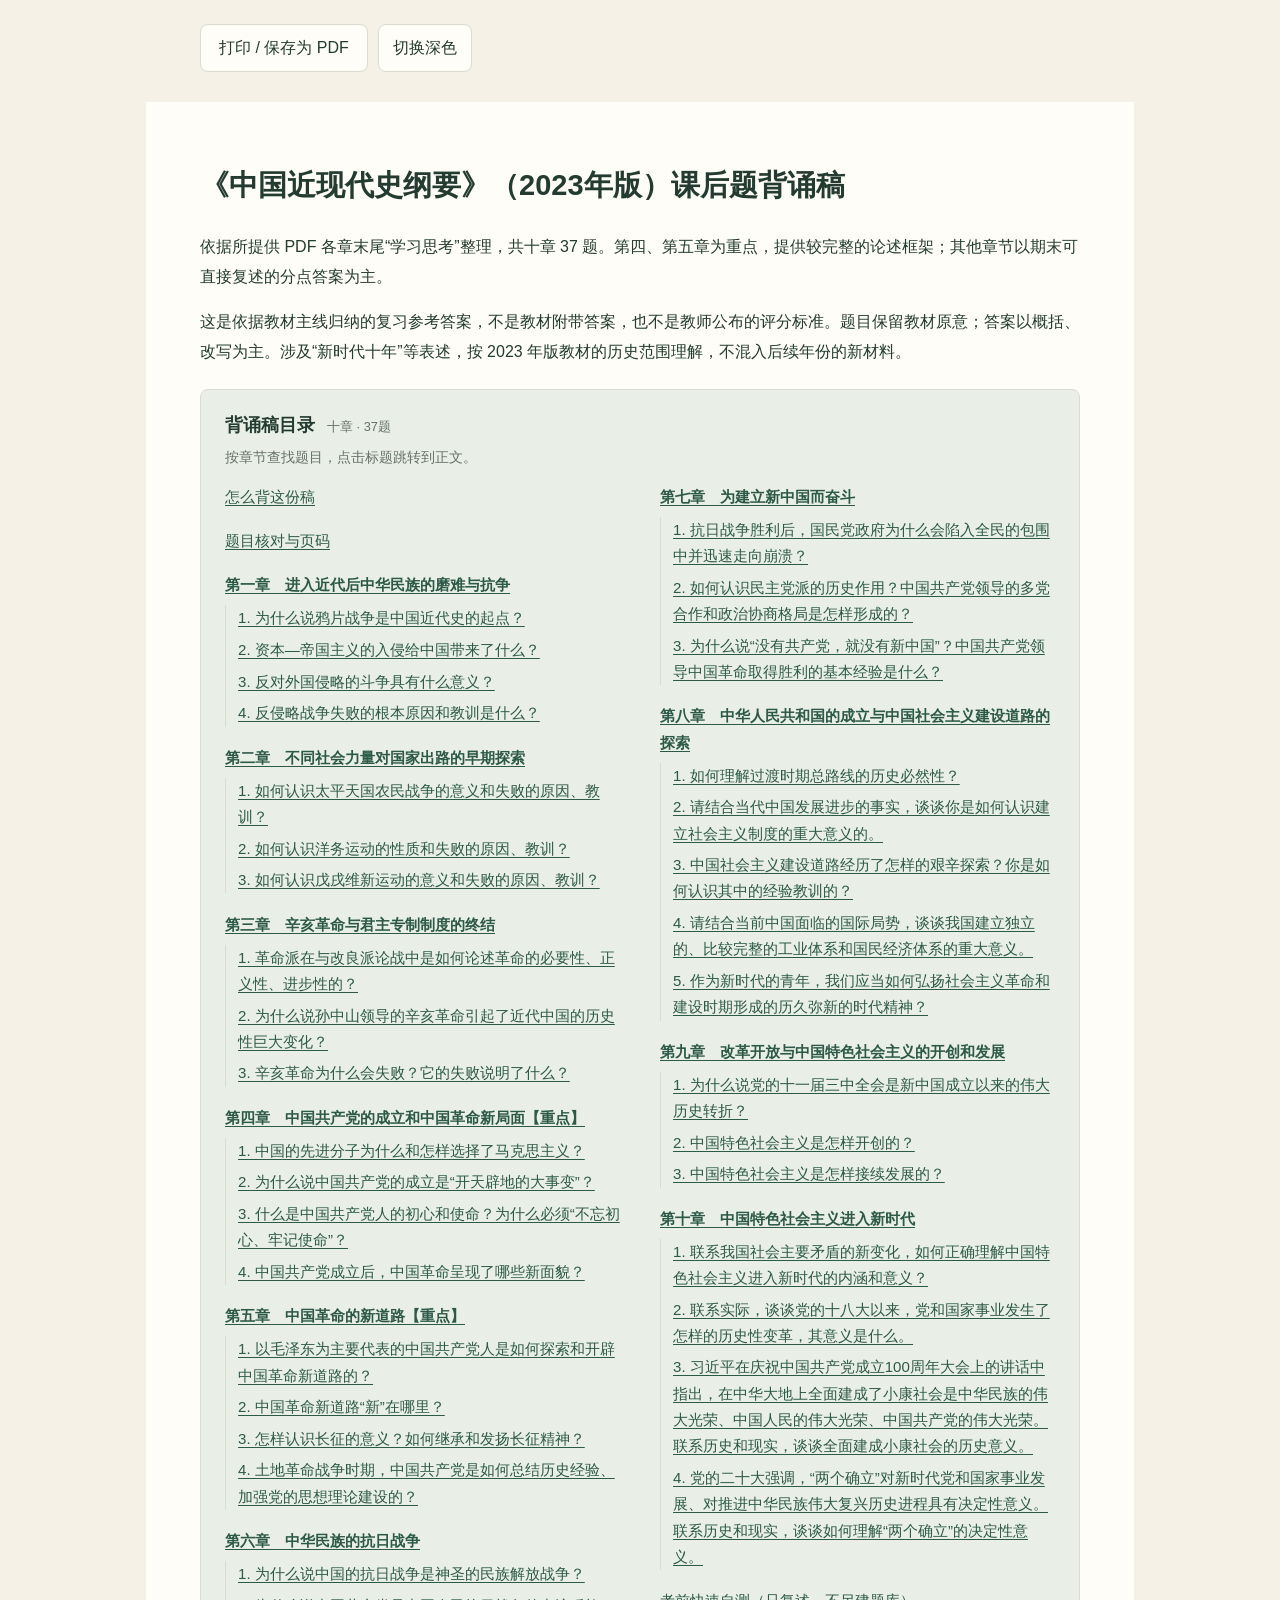
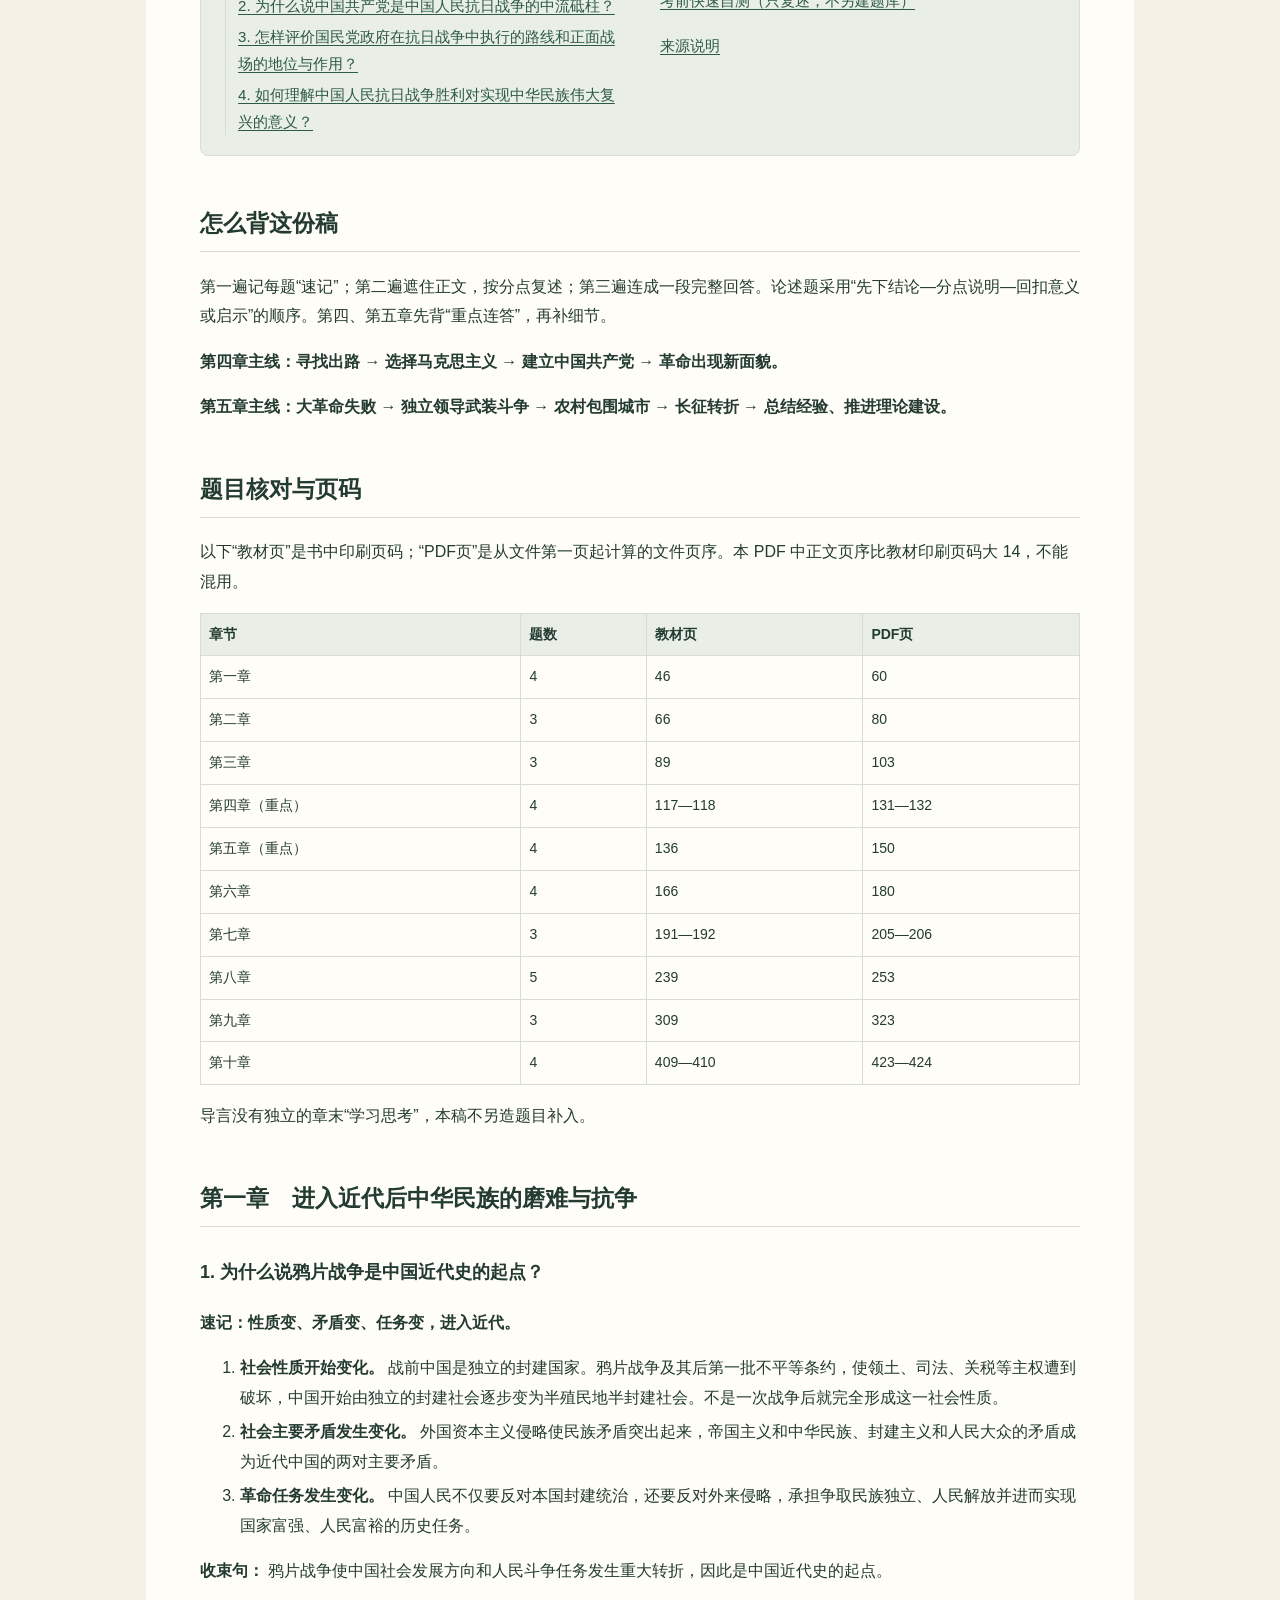
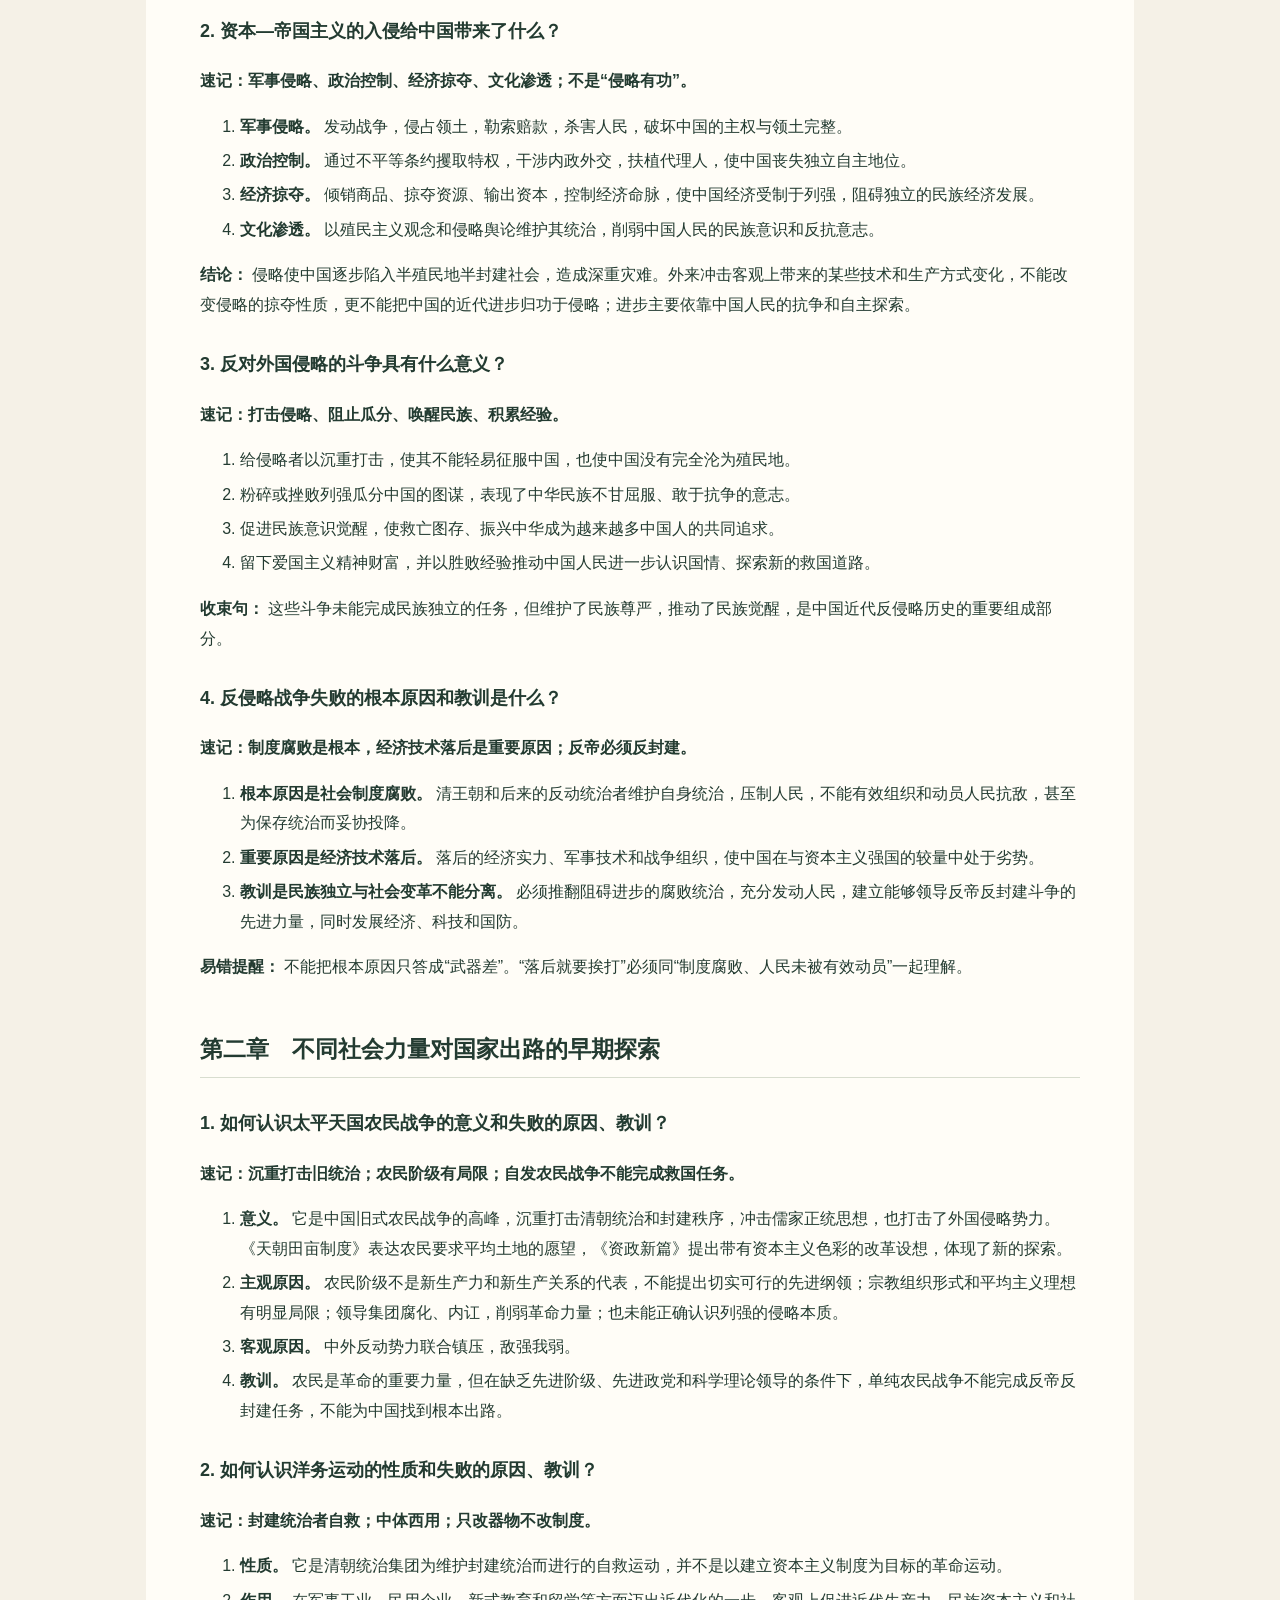
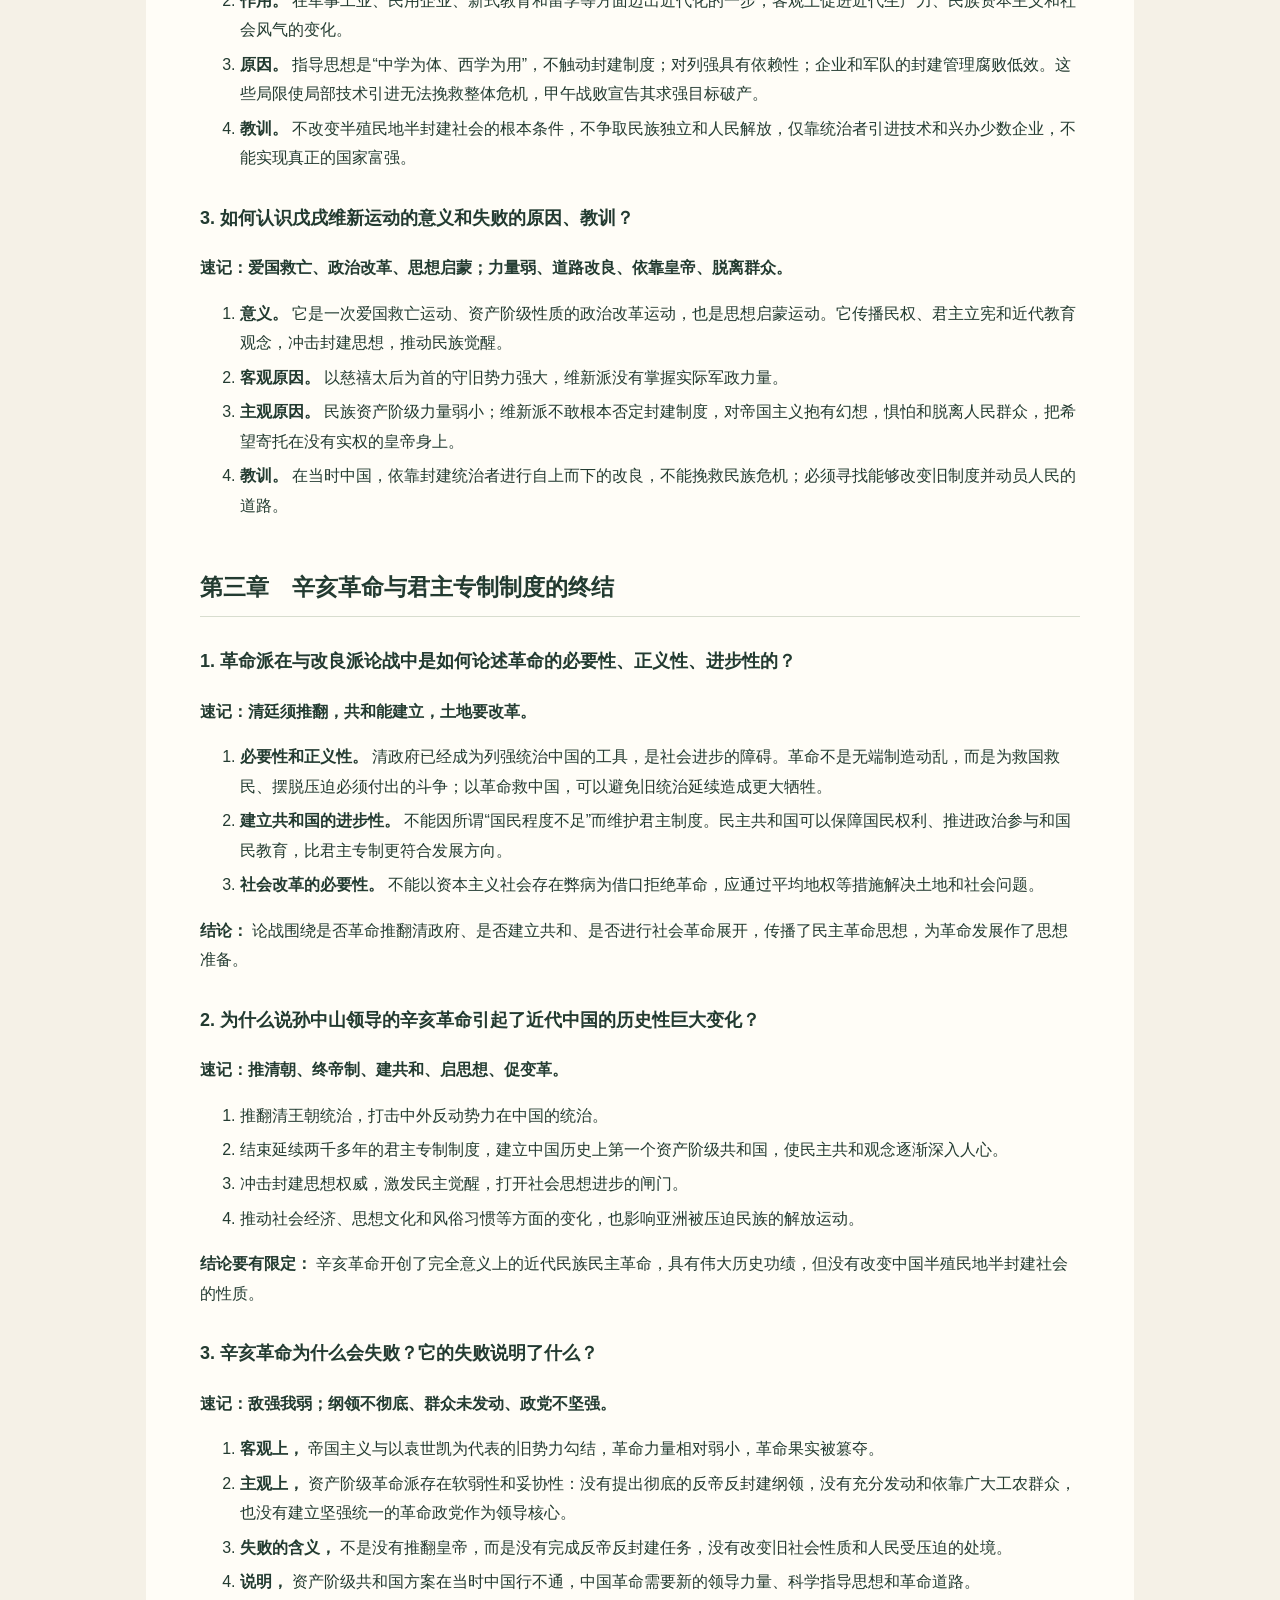
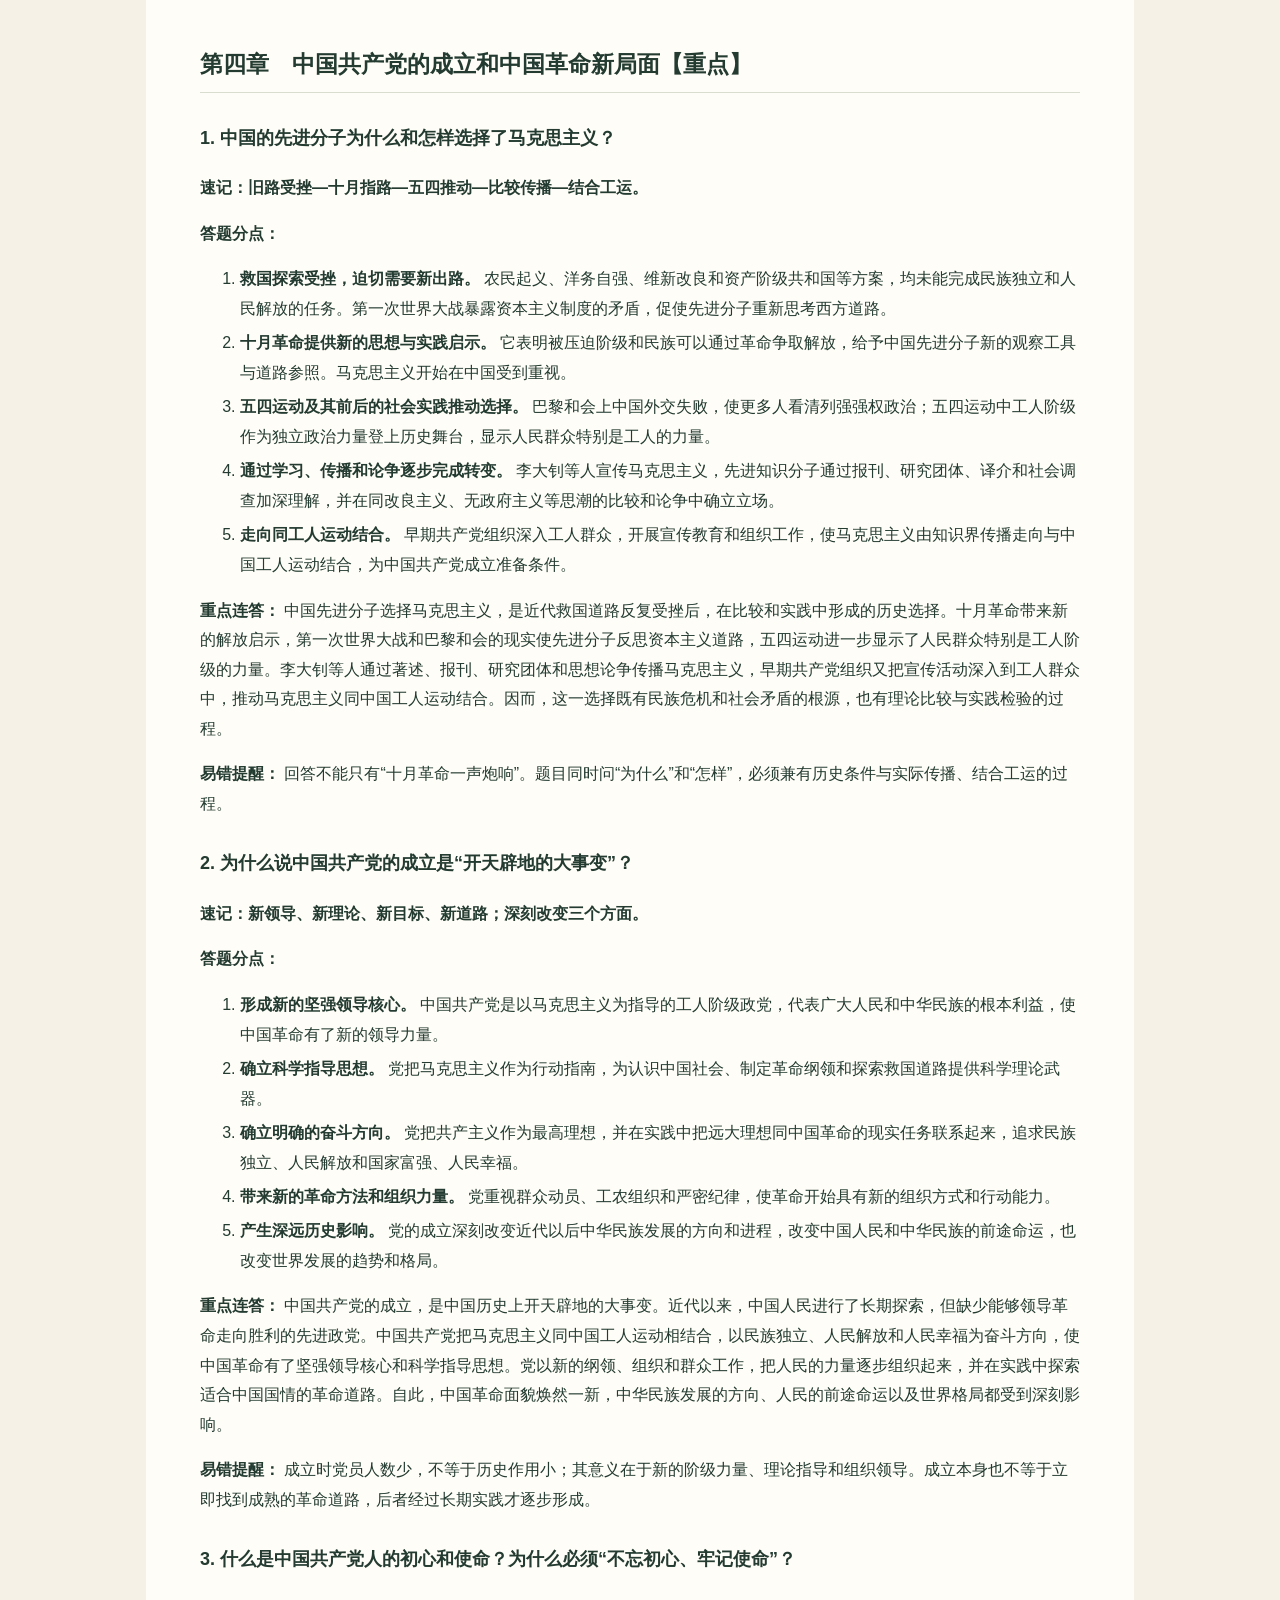
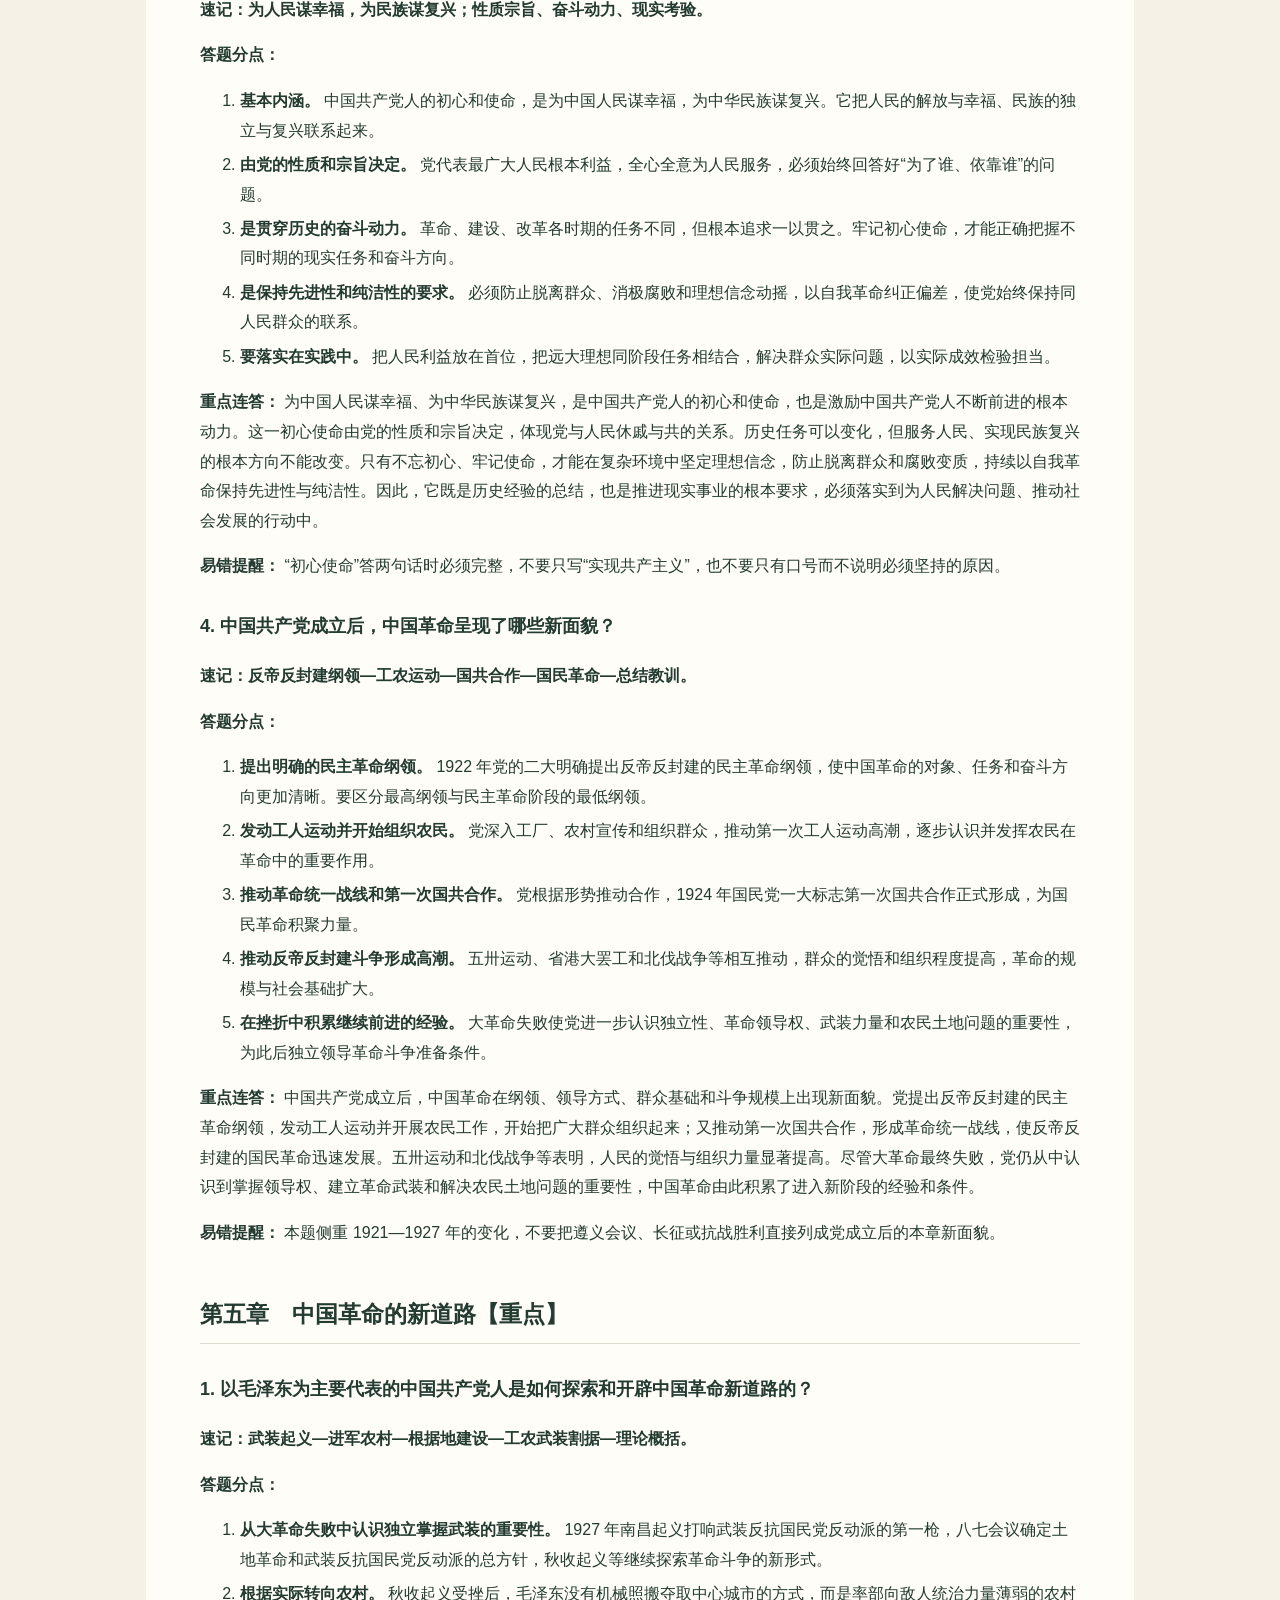
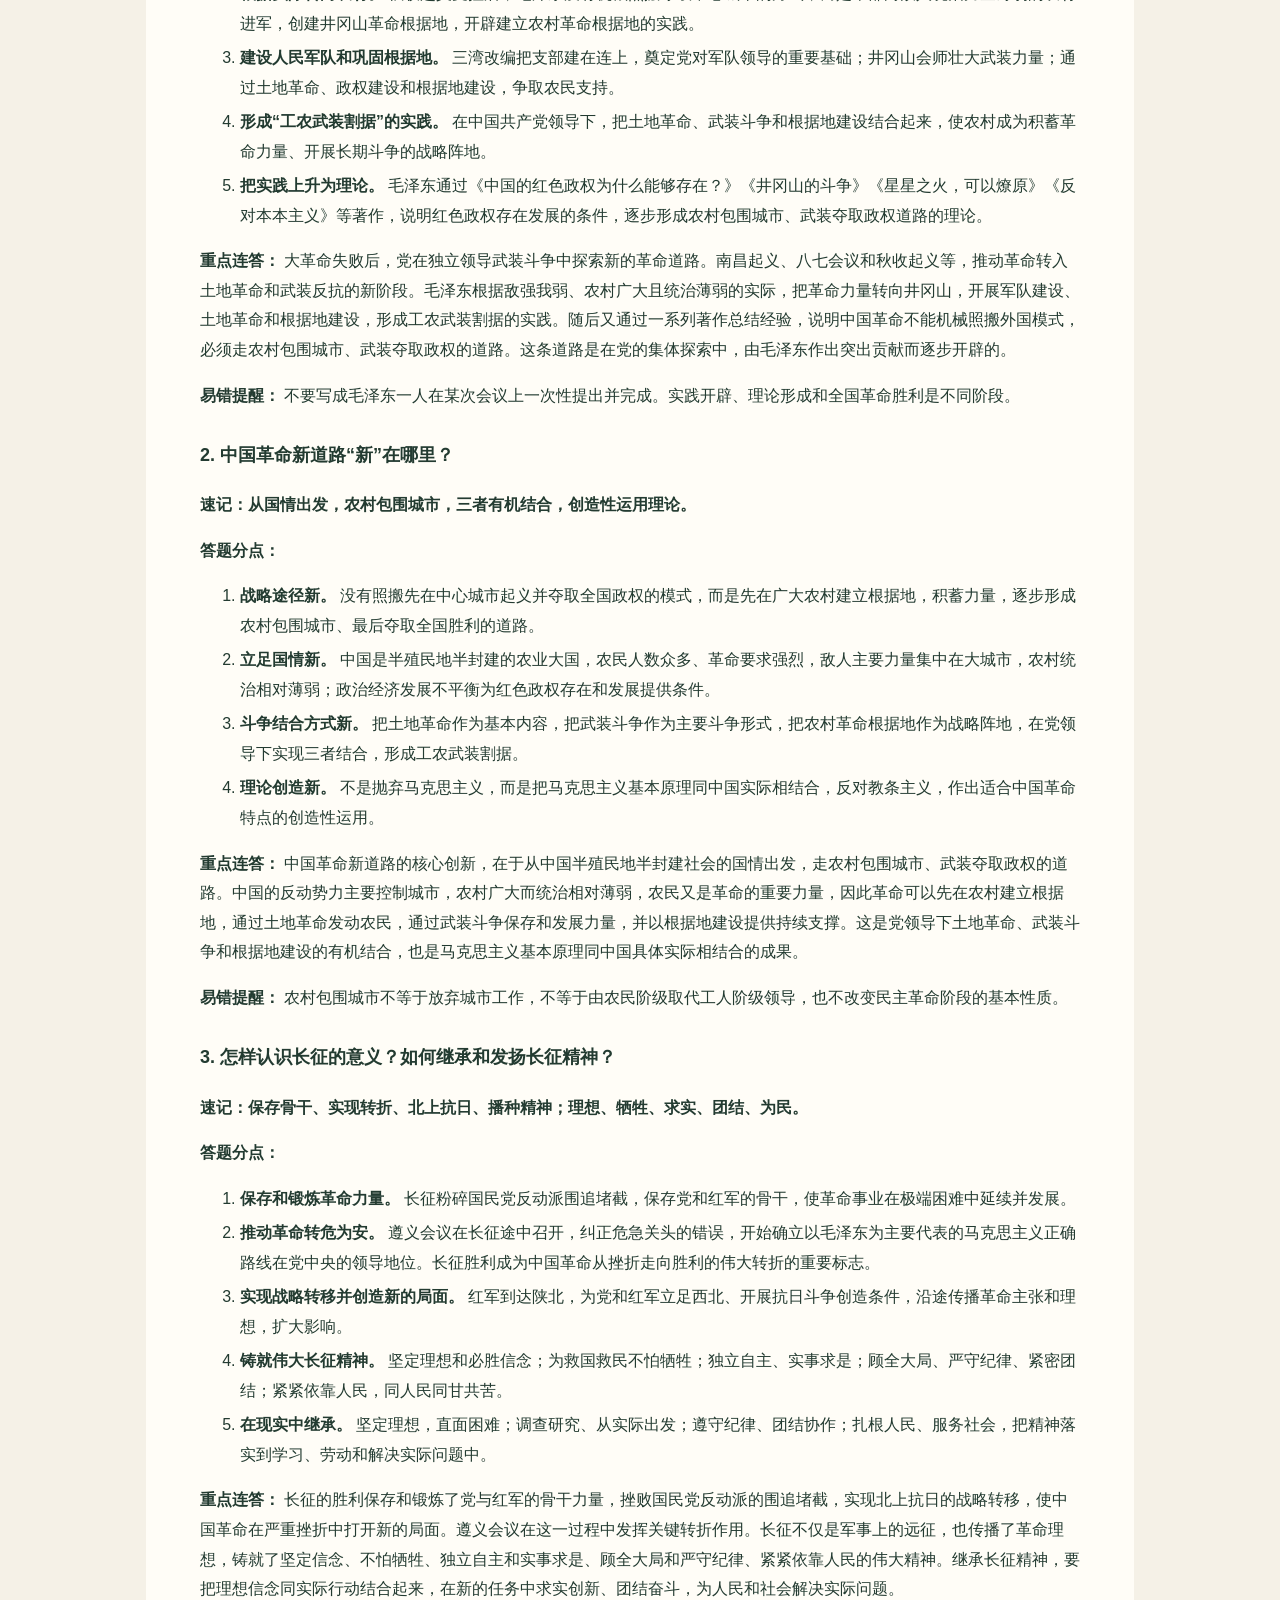
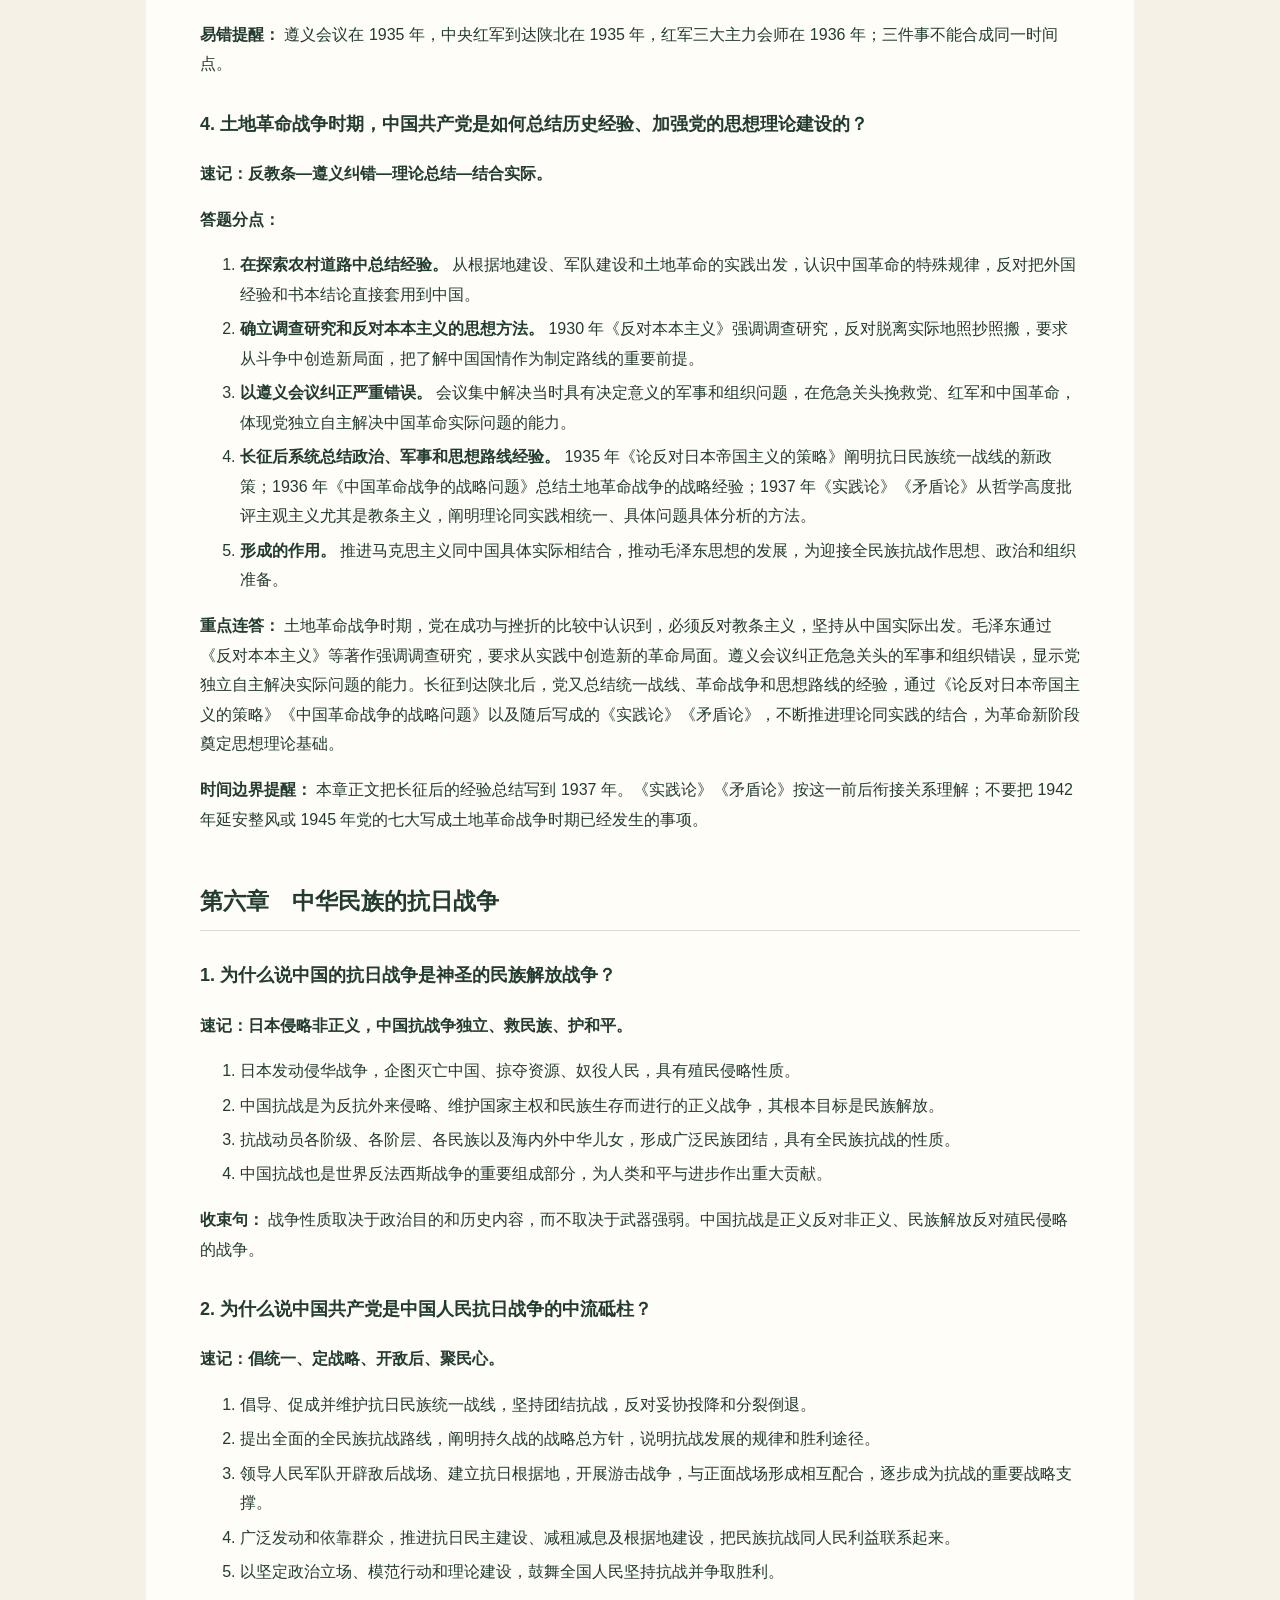
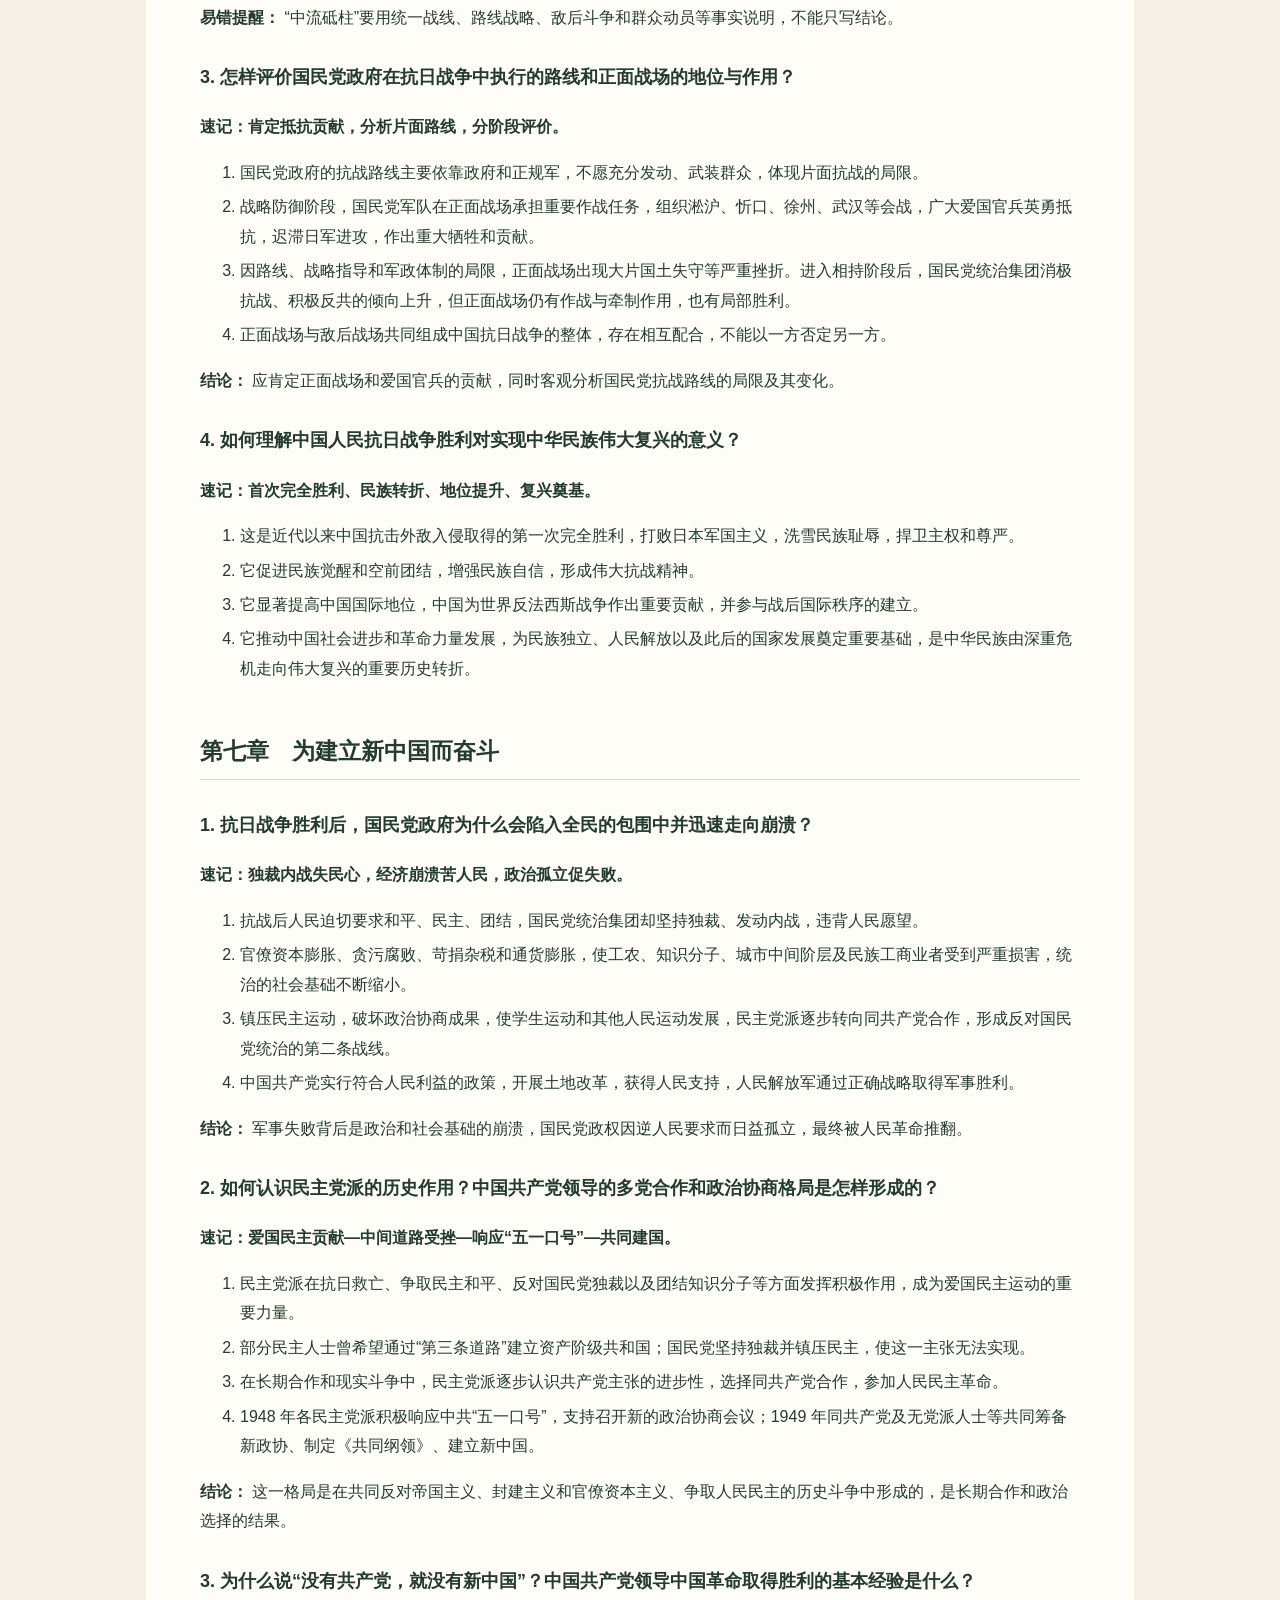
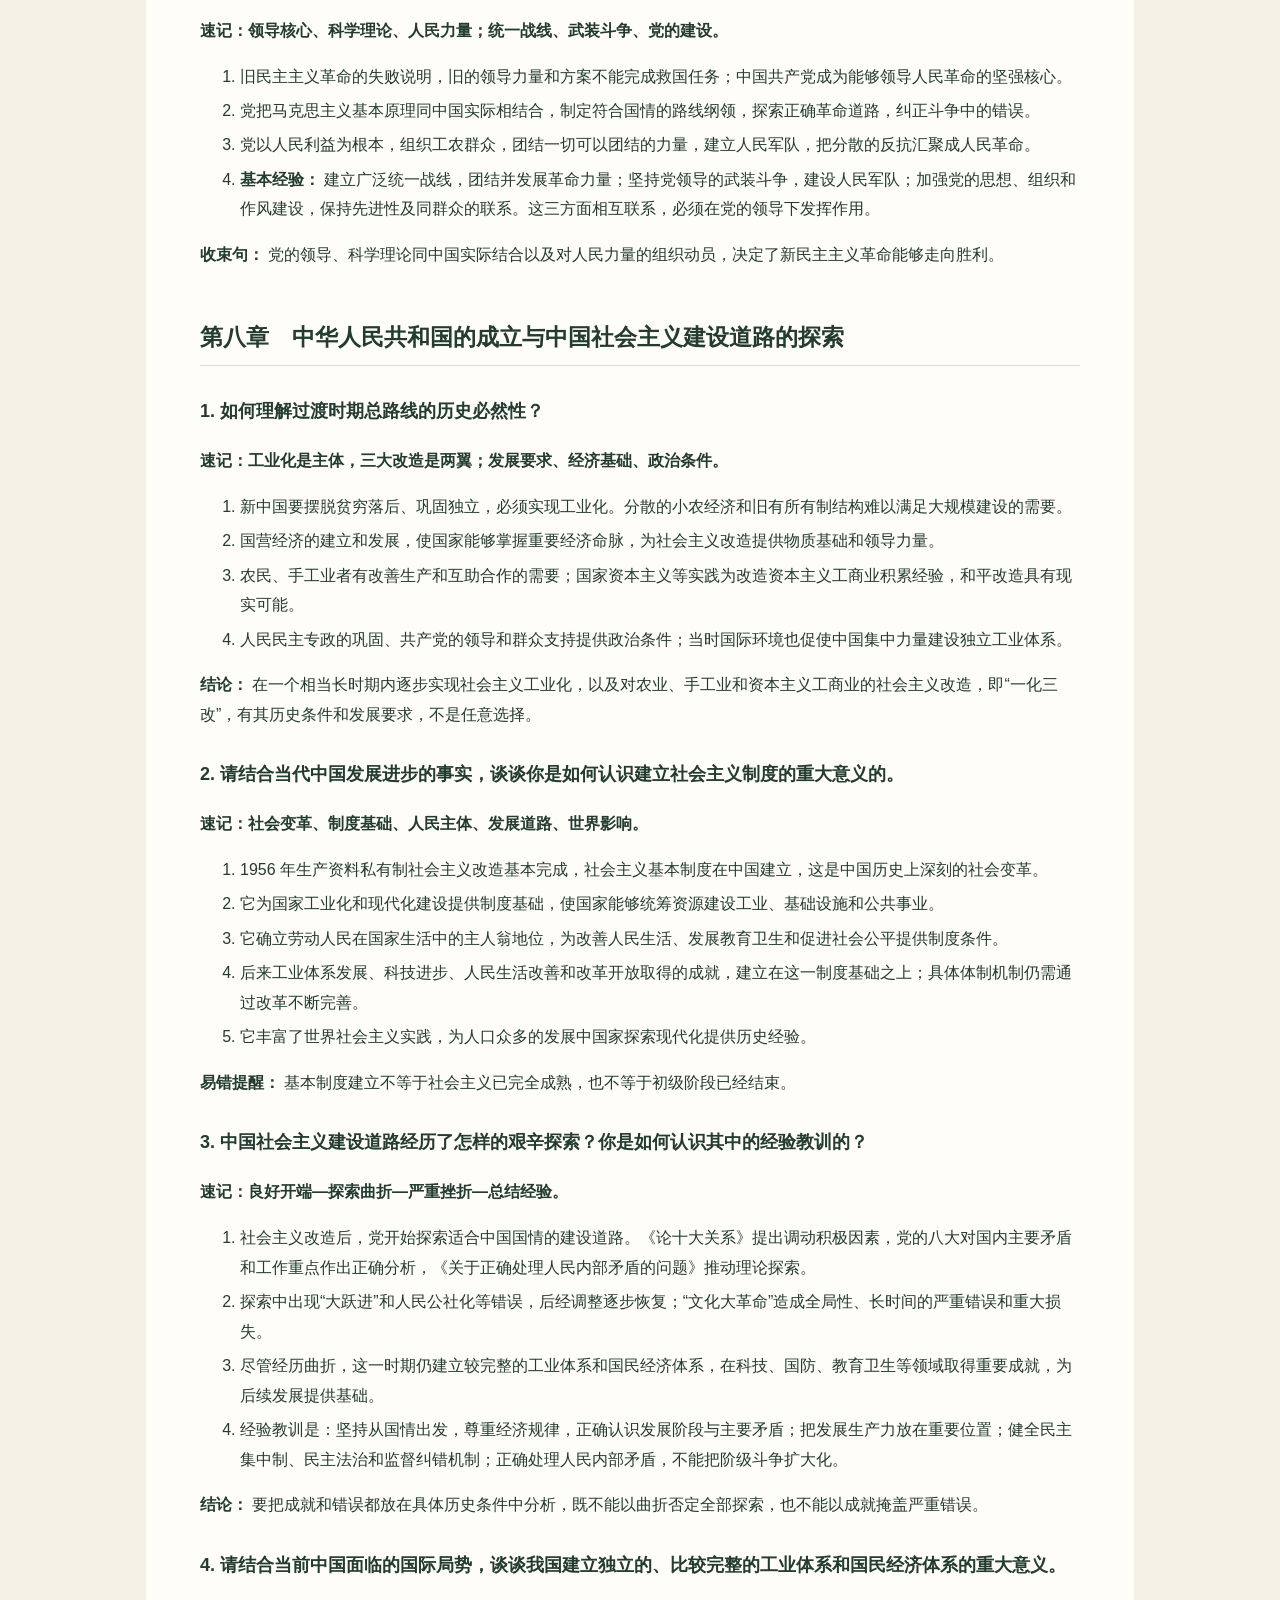
==== commit aaa766d1: "Improve study guides and deduplicated randomized practice" ====
--- a/教材课后题背诵稿.html
+++ b/教材课后题背诵稿.html
@@ -1,6 +1,107 @@
-<!doctype html><html lang="zh-CN"><meta charset="utf-8"><meta name="viewport" content="width=device-width,initial-scale=1"><title>教材课后题背诵稿</title><style>body{font:16px/1.85 "Microsoft YaHei",sans-serif;color:#243c31;background:#f5f1e7;margin:0}main{max-width:880px;margin:30px auto;background:#fffdf7;padding:38px 54px}h1{font-size:29px}h2{font-size:23px;margin-top:2em;border-bottom:1px solid #cbd6c9;padding-bottom:.3em}h3{font-size:18px;margin-top:1.6em}table{border-collapse:collapse;width:100%;font-size:14px}td,th{border:1px solid #cad5c8;padding:8px;text-align:left;vertical-align:top}th,blockquote{background:#edf2e7}a{color:#2d5948;overflow-wrap:anywhere}img{max-width:100%;height:auto}li{margin:.3em 0}.controls{max-width:880px;margin:24px auto}button{font:inherit;padding:8px 18px;cursor:pointer}p{overflow-wrap:anywhere}@media(max-width:650px){main{margin:0;padding:20px}table{font-size:12px}}@media print{@page{size:A4;margin:18mm 17mm}body{background:white;font-size:10.5pt;line-height:1.7}main{max-width:none;margin:0;padding:0;background:white}.controls{display:none}h1{font-size:20pt}h2{font-size:15pt}h3{font-size:12pt}h1,h2,h3{break-after:avoid}table{font-size:9pt}tr,blockquote{break-inside:avoid}p,li{orphans:3;widows:3}a{color:inherit;text-decoration:none}}</style><div class="controls"><button onclick="window.print()">打印 / 保存为 PDF</button></div><main><h1 id="section-1">《中国近现代史纲要》（2023年版）课后题背诵稿</h1>
+<!doctype html>
+<html lang="zh-CN">
+<head>
+<meta charset="utf-8">
+<meta name="viewport" content="width=device-width,initial-scale=1">
+<meta name="color-scheme" content="light dark">
+<title>教材课后题背诵稿</title>
+<script src="theme.js"></script>
+<style>body{font:16px/1.85 "Microsoft YaHei",sans-serif;color:#243c31;background:#f5f1e7;margin:0}main{max-width:880px;margin:30px auto;background:#fffdf7;padding:38px 54px}h1{font-size:29px}h2{font-size:23px;margin-top:2em;border-bottom:1px solid #cbd6c9;padding-bottom:.3em}h3{font-size:18px;margin-top:1.6em}table{border-collapse:collapse;width:100%;font-size:14px}td,th{border:1px solid #cad5c8;padding:8px;text-align:left;vertical-align:top}th,blockquote{background:#edf2e7}a{color:#2d5948;overflow-wrap:anywhere}img{max-width:100%;height:auto}li{margin:.3em 0}.controls{max-width:880px;margin:24px auto}button{font:inherit;padding:8px 18px;cursor:pointer}p{overflow-wrap:anywhere}@media(max-width:650px){main{margin:0;padding:20px}table{font-size:12px}}@media print{@page{size:A4;margin:18mm 17mm}body{background:white;font-size:10.5pt;line-height:1.7}main{max-width:none;margin:0;padding:0;background:white}.controls{display:none}h1{font-size:20pt}h2{font-size:15pt}h3{font-size:12pt}h1,h2,h3{break-after:avoid}table{font-size:9pt}tr,blockquote{break-inside:avoid}p,li{orphans:3;widows:3}a{color:inherit;text-decoration:none}}</style>
+<link rel="stylesheet" href="theme.css">
+</head>
+<body id="page-top">
+<div class="controls"><button onclick="window.print()">打印 / 保存为 PDF</button><button type="button" class="theme-toggle" data-theme-toggle aria-pressed="false" hidden>切换深色</button></div>
+<main><h1 id="section-1">《中国近现代史纲要》（2023年版）课后题背诵稿</h1>
 <p>依据所提供 PDF 各章末尾“学习思考”整理，共十章 37 题。第四、第五章为重点，提供较完整的论述框架；其他章节以期末可直接复述的分点答案为主。</p>
 <p>这是依据教材主线归纳的复习参考答案，不是教材附带答案，也不是教师公布的评分标准。题目保留教材原意；答案以概括、改写为主。涉及“新时代十年”等表述，按 2023 年版教材的历史范围理解，不混入后续年份的新材料。</p>
+<nav id="guide-toc" class="guide-toc no-print" aria-label="背诵稿目录">
+<p class="toc-heading">背诵稿目录<span class="toc-count">十章 · 37题</span></p>
+<p class="toc-hint">按章节查找题目，点击标题跳转到正文。</p>
+<ul>
+  <li><a href="#section-2">怎么背这份稿</a></li>
+  <li><a href="#section-3">题目核对与页码</a></li>
+  <li><a class="toc-chapter" href="#section-4">第一章　进入近代后中华民族的磨难与抗争</a>
+    <ul>
+      <li><a href="#section-5">1. 为什么说鸦片战争是中国近代史的起点？</a></li>
+      <li><a href="#section-6">2. 资本—帝国主义的入侵给中国带来了什么？</a></li>
+      <li><a href="#section-7">3. 反对外国侵略的斗争具有什么意义？</a></li>
+      <li><a href="#section-8">4. 反侵略战争失败的根本原因和教训是什么？</a></li>
+    </ul>
+  </li>
+  <li><a class="toc-chapter" href="#section-9">第二章　不同社会力量对国家出路的早期探索</a>
+    <ul>
+      <li><a href="#section-10">1. 如何认识太平天国农民战争的意义和失败的原因、教训？</a></li>
+      <li><a href="#section-11">2. 如何认识洋务运动的性质和失败的原因、教训？</a></li>
+      <li><a href="#section-12">3. 如何认识戊戌维新运动的意义和失败的原因、教训？</a></li>
+    </ul>
+  </li>
+  <li><a class="toc-chapter" href="#section-13">第三章　辛亥革命与君主专制制度的终结</a>
+    <ul>
+      <li><a href="#section-14">1. 革命派在与改良派论战中是如何论述革命的必要性、正义性、进步性的？</a></li>
+      <li><a href="#section-15">2. 为什么说孙中山领导的辛亥革命引起了近代中国的历史性巨大变化？</a></li>
+      <li><a href="#section-16">3. 辛亥革命为什么会失败？它的失败说明了什么？</a></li>
+    </ul>
+  </li>
+  <li><a class="toc-chapter" href="#section-17">第四章　中国共产党的成立和中国革命新局面【重点】</a>
+    <ul>
+      <li><a href="#section-18">1. 中国的先进分子为什么和怎样选择了马克思主义？</a></li>
+      <li><a href="#section-19">2. 为什么说中国共产党的成立是“开天辟地的大事变”？</a></li>
+      <li><a href="#section-20">3. 什么是中国共产党人的初心和使命？为什么必须“不忘初心、牢记使命”？</a></li>
+      <li><a href="#section-21">4. 中国共产党成立后，中国革命呈现了哪些新面貌？</a></li>
+    </ul>
+  </li>
+  <li><a class="toc-chapter" href="#section-22">第五章　中国革命的新道路【重点】</a>
+    <ul>
+      <li><a href="#section-23">1. 以毛泽东为主要代表的中国共产党人是如何探索和开辟中国革命新道路的？</a></li>
+      <li><a href="#section-24">2. 中国革命新道路“新”在哪里？</a></li>
+      <li><a href="#section-25">3. 怎样认识长征的意义？如何继承和发扬长征精神？</a></li>
+      <li><a href="#section-26">4. 土地革命战争时期，中国共产党是如何总结历史经验、加强党的思想理论建设的？</a></li>
+    </ul>
+  </li>
+  <li><a class="toc-chapter" href="#section-27">第六章　中华民族的抗日战争</a>
+    <ul>
+      <li><a href="#section-28">1. 为什么说中国的抗日战争是神圣的民族解放战争？</a></li>
+      <li><a href="#section-29">2. 为什么说中国共产党是中国人民抗日战争的中流砥柱？</a></li>
+      <li><a href="#section-30">3. 怎样评价国民党政府在抗日战争中执行的路线和正面战场的地位与作用？</a></li>
+      <li><a href="#section-31">4. 如何理解中国人民抗日战争胜利对实现中华民族伟大复兴的意义？</a></li>
+    </ul>
+  </li>
+  <li><a class="toc-chapter" href="#section-32">第七章　为建立新中国而奋斗</a>
+    <ul>
+      <li><a href="#section-33">1. 抗日战争胜利后，国民党政府为什么会陷入全民的包围中并迅速走向崩溃？</a></li>
+      <li><a href="#section-34">2. 如何认识民主党派的历史作用？中国共产党领导的多党合作和政治协商格局是怎样形成的？</a></li>
+      <li><a href="#section-35">3. 为什么说“没有共产党，就没有新中国”？中国共产党领导中国革命取得胜利的基本经验是什么？</a></li>
+    </ul>
+  </li>
+  <li><a class="toc-chapter" href="#section-36">第八章　中华人民共和国的成立与中国社会主义建设道路的探索</a>
+    <ul>
+      <li><a href="#section-37">1. 如何理解过渡时期总路线的历史必然性？</a></li>
+      <li><a href="#section-38">2. 请结合当代中国发展进步的事实，谈谈你是如何认识建立社会主义制度的重大意义的。</a></li>
+      <li><a href="#section-39">3. 中国社会主义建设道路经历了怎样的艰辛探索？你是如何认识其中的经验教训的？</a></li>
+      <li><a href="#section-40">4. 请结合当前中国面临的国际局势，谈谈我国建立独立的、比较完整的工业体系和国民经济体系的重大意义。</a></li>
+      <li><a href="#section-41">5. 作为新时代的青年，我们应当如何弘扬社会主义革命和建设时期形成的历久弥新的时代精神？</a></li>
+    </ul>
+  </li>
+  <li><a class="toc-chapter" href="#section-42">第九章　改革开放与中国特色社会主义的开创和发展</a>
+    <ul>
+      <li><a href="#section-43">1. 为什么说党的十一届三中全会是新中国成立以来的伟大历史转折？</a></li>
+      <li><a href="#section-44">2. 中国特色社会主义是怎样开创的？</a></li>
+      <li><a href="#section-45">3. 中国特色社会主义是怎样接续发展的？</a></li>
+    </ul>
+  </li>
+  <li><a class="toc-chapter" href="#section-46">第十章　中国特色社会主义进入新时代</a>
+    <ul>
+      <li><a href="#section-47">1. 联系我国社会主要矛盾的新变化，如何正确理解中国特色社会主义进入新时代的内涵和意义？</a></li>
+      <li><a href="#section-48">2. 联系实际，谈谈党的十八大以来，党和国家事业发生了怎样的历史性变革，其意义是什么。</a></li>
+      <li><a href="#section-49">3. 习近平在庆祝中国共产党成立100周年大会上的讲话中指出，在中华大地上全面建成了小康社会是中华民族的伟大光荣、中国人民的伟大光荣、中国共产党的伟大光荣。联系历史和现实，谈谈全面建成小康社会的历史意义。</a></li>
+      <li><a href="#section-50">4. 党的二十大强调，“两个确立”对新时代党和国家事业发展、对推进中华民族伟大复兴历史进程具有决定性意义。联系历史和现实，谈谈如何理解“两个确立”的决定性意义。</a></li>
+    </ul>
+  </li>
+  <li><a href="#section-51">考前快速自测（只复述，不另建题库）</a></li>
+  <li><a href="#section-52">来源说明</a></li>
+</ul>
+
+</nav>
 <h2 id="section-2">怎么背这份稿</h2>
 <p>第一遍记每题“速记”；第二遍遮住正文，按分点复述；第三遍连成一段完整回答。论述题采用“先下结论—分点说明—回扣意义或启示”的顺序。第四、第五章先背“重点连答”，再补细节。</p>
 <p><strong>第四章主线：寻找出路 → 选择马克思主义 → 建立中国共产党 → 革命出现新面貌。</strong></p>
@@ -180,4 +281,7 @@
 <ol><li>不看正文，用五句话连起第四章“为什么选择—怎样传播—为什么建党重要—初心使命—革命新面貌”。</li><li>不看正文，讲清第五章“为什么转向农村—新道路新在哪里—长征意义与精神—如何反对教条主义”。</li><li>区分四组问题：根本原因与重要原因；革命成功的具体事件与革命任务是否完成；农村革命道路与农民阶级领导；全面小康与共同富裕。</li><li>任取一道论述题，用“结论一句、理由三点、收束一句”在两分钟内作答，再核对遗漏。</li></ol>
 <h2 id="section-52">来源说明</h2>
 <p>主要依据：用户提供的《中国近现代史纲要》（2023 年版）扫描 PDF，各章正文及章末“学习思考”。题目已逐页核对，页码见前表；未将课程平台作业、随堂练习或主题讨论冒充教材课后题。</p>
-<p>教材涉及的相关文献包括《在庆祝中国共产党成立100周年大会上的讲话》（2021年7月1日）、《在纪念红军长征胜利80周年大会上的讲话》（2016年10月21日），以及《中共中央关于党的百年奋斗重大成就和历史经验的决议》（2021年）。本稿以所提供教材内容为复习边界，不将未另行核实的网络资料作为答案来源。</p></main></html>+<p>教材涉及的相关文献包括《在庆祝中国共产党成立100周年大会上的讲话》（2021年7月1日）、《在纪念红军长征胜利80周年大会上的讲话》（2016年10月21日），以及《中共中央关于党的百年奋斗重大成就和历史经验的决议》（2021年）。本稿以所提供教材内容为复习边界，不将未另行核实的网络资料作为答案来源。</p></main>
+<a class="back-to-top no-print" href="#page-top" aria-label="返回页面顶部" title="返回页面顶部"><span aria-hidden="true">↑</span></a>
+</body>
+</html>
--- a/theme.css
+++ b/theme.css
@@ -0,0 +1,116 @@
+/* 所有页面共用的配色、目录和返回顶部按钮。 */
+:root {
+  color-scheme: light;
+  --paper: #f5f1e7;
+  --sheet: #fffdf7;
+  --ink: #233b31;
+  --muted: #667167;
+  --green: #2d5948;
+  --pale: #e9efe6;
+  --line: #d8ddcf;
+  --rust: #a1452d;
+  --hover: #edf1e8;
+  --button-text: #ffffff;
+  --focus: #8b9651;
+  --note: #876923;
+  --correct-bg: #eef4e8;
+  --correct-line: #789d70;
+  --wrong-bg: #fff1e9;
+  --wrong-line: #c39280;
+  --wrong-text: #8b3925;
+  --notice-bg: #fbf5e5;
+  --notice-line: #dfd4ae;
+  --notice-text: #765d25;
+  --floating-bg: #fffdf7c7;
+}
+:root[data-theme="dark"] {
+  color-scheme: dark;
+  --paper: #141b19;
+  --sheet: #1c2622;
+  --ink: #e4ede5;
+  --muted: #a6b7ac;
+  --green: #9bcdb1;
+  --pale: #27392f;
+  --line: #3b5145;
+  --rust: #f2ae93;
+  --hover: #2b3d33;
+  --button-text: #14241b;
+  --focus: #d6dc9d;
+  --note: #e4cc85;
+  --correct-bg: #253d2d;
+  --correct-line: #709c7a;
+  --wrong-bg: #422a26;
+  --wrong-line: #a87466;
+  --wrong-text: #f1b6a2;
+  --notice-bg: #3b3423;
+  --notice-line: #82734c;
+  --notice-text: #e4d398;
+  --floating-bg: #1c2622c7;
+}
+html { scroll-behavior: smooth; scroll-padding-top: 24px; }
+body { background: var(--paper); color: var(--ink); }
+body > main:not(.wrap) { background: var(--sheet); }
+a { color: var(--green); }
+h2, th, td { border-color: var(--line); }
+h1, h2, h3 { scroll-margin-top: 24px; }
+th, blockquote { background: var(--pale); }
+button, select, input[type="search"] {
+  background: var(--sheet); color: var(--ink); border: 1px solid var(--line); border-radius: 8px;
+}
+button:hover:not(:disabled) { background: var(--hover); border-color: var(--green); }
+button.primary, .nav button[aria-selected="true"] { background: var(--green); color: var(--button-text); }
+button:focus-visible, a:focus-visible, input:focus-visible, select:focus-visible, summary:focus-visible {
+  outline: 2px solid var(--focus); outline-offset: 3px;
+}
+[hidden] { display: none !important; }
+.header-actions, .controls { display: flex; gap: 10px; align-items: center; flex-wrap: wrap; }
+.theme-toggle { font: inherit; padding: 8px 14px; cursor: pointer; white-space: nowrap; }
+.guide-top { background: var(--pale); }
+.answer-note { color: var(--note); }
+.progress-bar { background: var(--line); }
+.choice:has(input:checked) { background: var(--pale); }
+.choice.correct-choice { background: var(--correct-bg); border-color: var(--correct-line); }
+.choice.wrong-choice { background: var(--wrong-bg); border-color: var(--wrong-line); }
+.feedback { background: var(--correct-bg); border-color: var(--correct-line); }
+.feedback.incorrect { background: var(--wrong-bg); border-color: var(--wrong-line); color: var(--wrong-text); }
+.feedback.ungraded, .notice { background: var(--notice-bg); border-color: var(--notice-line); color: var(--notice-text); }
+.guide-toc {
+  margin: 1.5em 0 2em; padding: 20px 24px; border: 1px solid var(--line); border-radius: 8px;
+  background: var(--pale); color: var(--ink); font-size: .94rem; line-height: 1.75;
+}
+.guide-toc .toc-heading { margin: 0; font-size: 1.1rem; font-weight: 700; }
+.guide-toc .toc-count { margin-left: 12px; color: var(--muted); font-size: .8rem; font-weight: 400; }
+.guide-toc .toc-hint { margin: .4em 0 1em; color: var(--muted); font-size: .85rem; }
+.guide-toc ul { list-style: none; margin: 0; padding: 0; }
+.guide-toc > ul { columns: 2 22rem; column-gap: 2.5rem; }
+.guide-toc > ul > li { break-inside: avoid; margin: 0 0 1.2em; }
+.guide-toc .toc-chapter { font-weight: 650; }
+.guide-toc li ul { margin: .45em 0 0; padding-left: .8em; border-left: 1px solid var(--line); }
+.guide-toc li li { margin: .35em 0; }
+.guide-toc a { display: inline-block; color: var(--green); text-underline-offset: 3px; overflow-wrap: anywhere; }
+.back-to-top {
+  position: fixed; right: 18px; bottom: max(18px, env(safe-area-inset-bottom)); z-index: 10;
+  display: grid; place-items: center; box-sizing: border-box; width: 42px; height: 42px;
+  border: 1px solid var(--line); border-radius: 50%; background: var(--floating-bg); color: var(--ink);
+  font-size: 1.3rem; line-height: 1; text-decoration: none; opacity: .58;
+  box-shadow: 0 2px 12px #0002; backdrop-filter: blur(5px); transition: opacity .15s;
+}
+.back-to-top:hover, .back-to-top:focus-visible { opacity: 1; }
+@media (max-width: 650px) {
+  .guide-toc { padding: 16px; font-size: .9rem; }
+  .guide-toc > ul { columns: 1; }
+  .controls { padding: 0 18px; }
+  .back-to-top { right: 12px; bottom: max(12px, env(safe-area-inset-bottom)); }
+}
+@media (prefers-reduced-motion: reduce) {
+  html { scroll-behavior: auto; }
+  .back-to-top { transition: none; }
+}
+@media print {
+  :root, :root[data-theme="light"], :root[data-theme="dark"] {
+    color-scheme: light; --paper: #fff; --sheet: #fff; --ink: #17281e; --muted: #465549;
+    --green: #2d5948; --pale: #edf2e7; --line: #cad5c8; --button-text: #fff;
+  }
+  body, body > main:not(.wrap) { background: #fff; color: #17281e; }
+  .theme-toggle, .back-to-top, .guide-toc { display: none !important; }
+}
